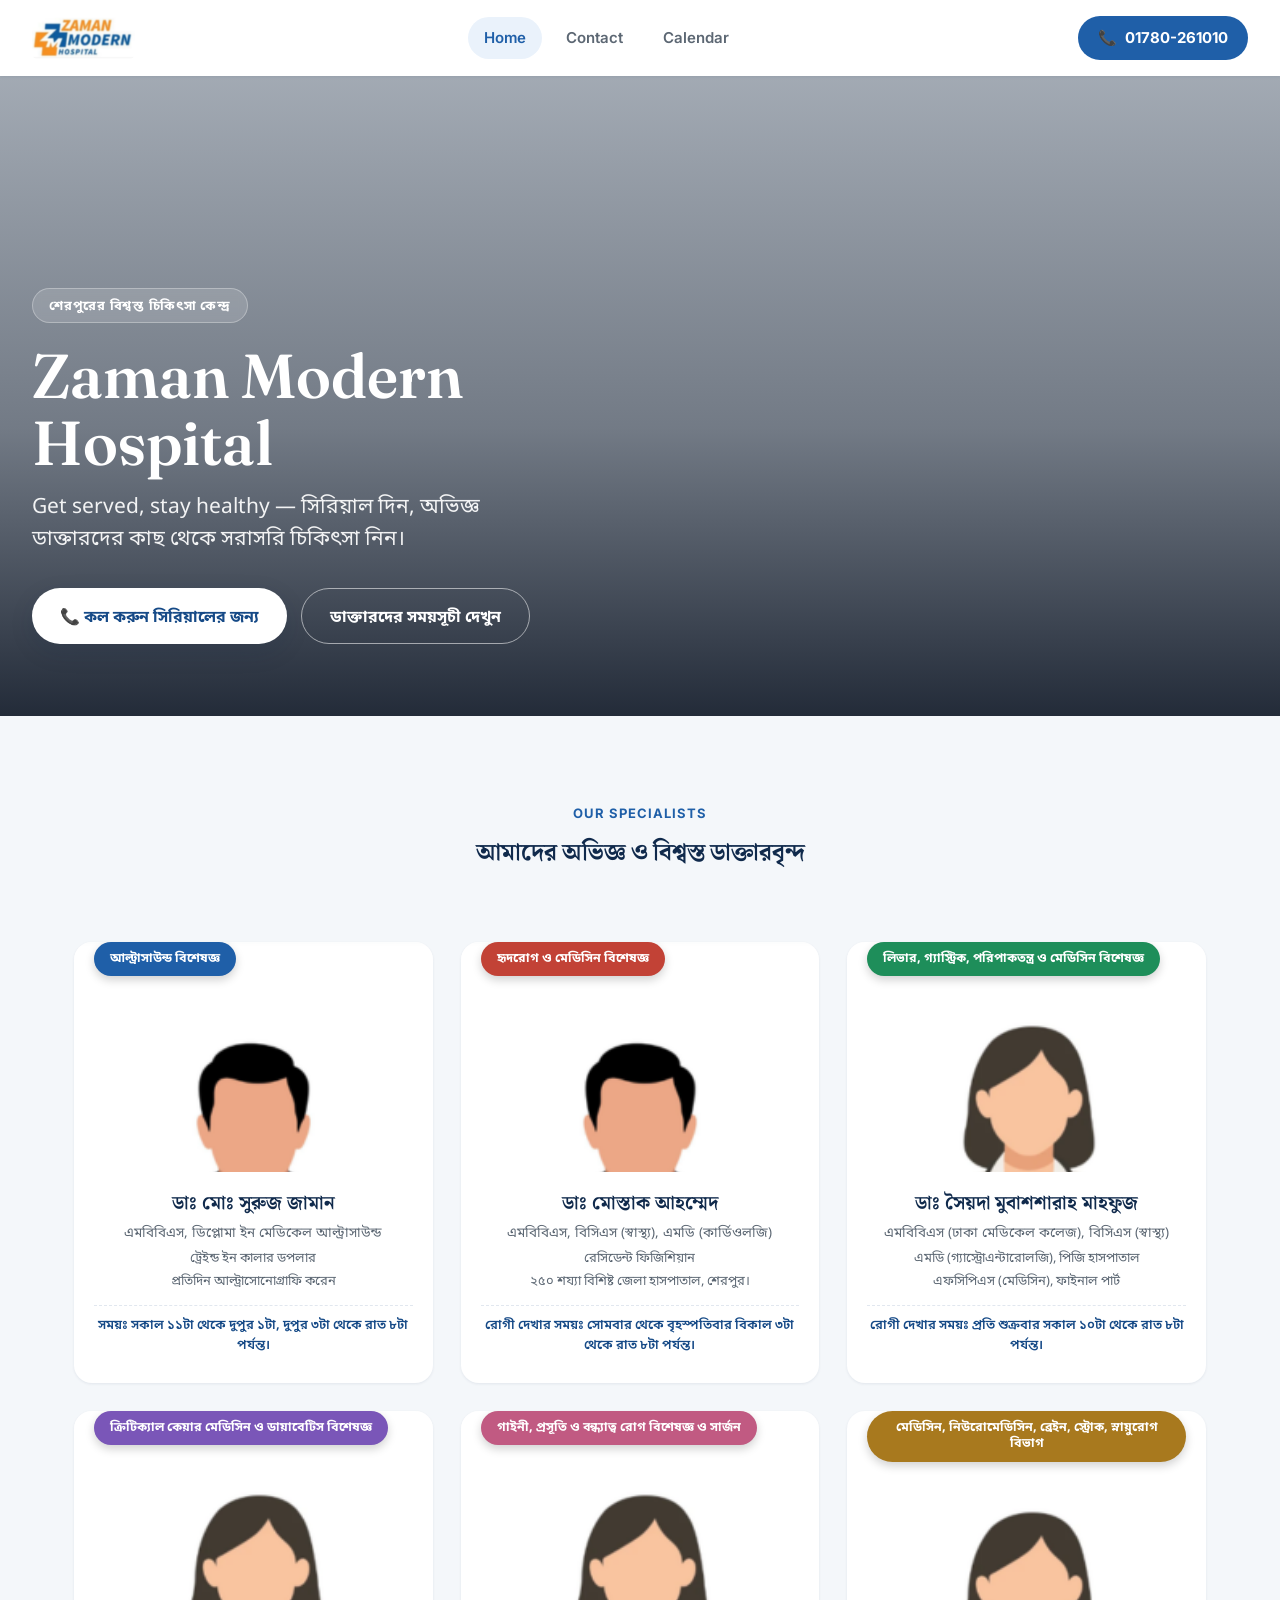
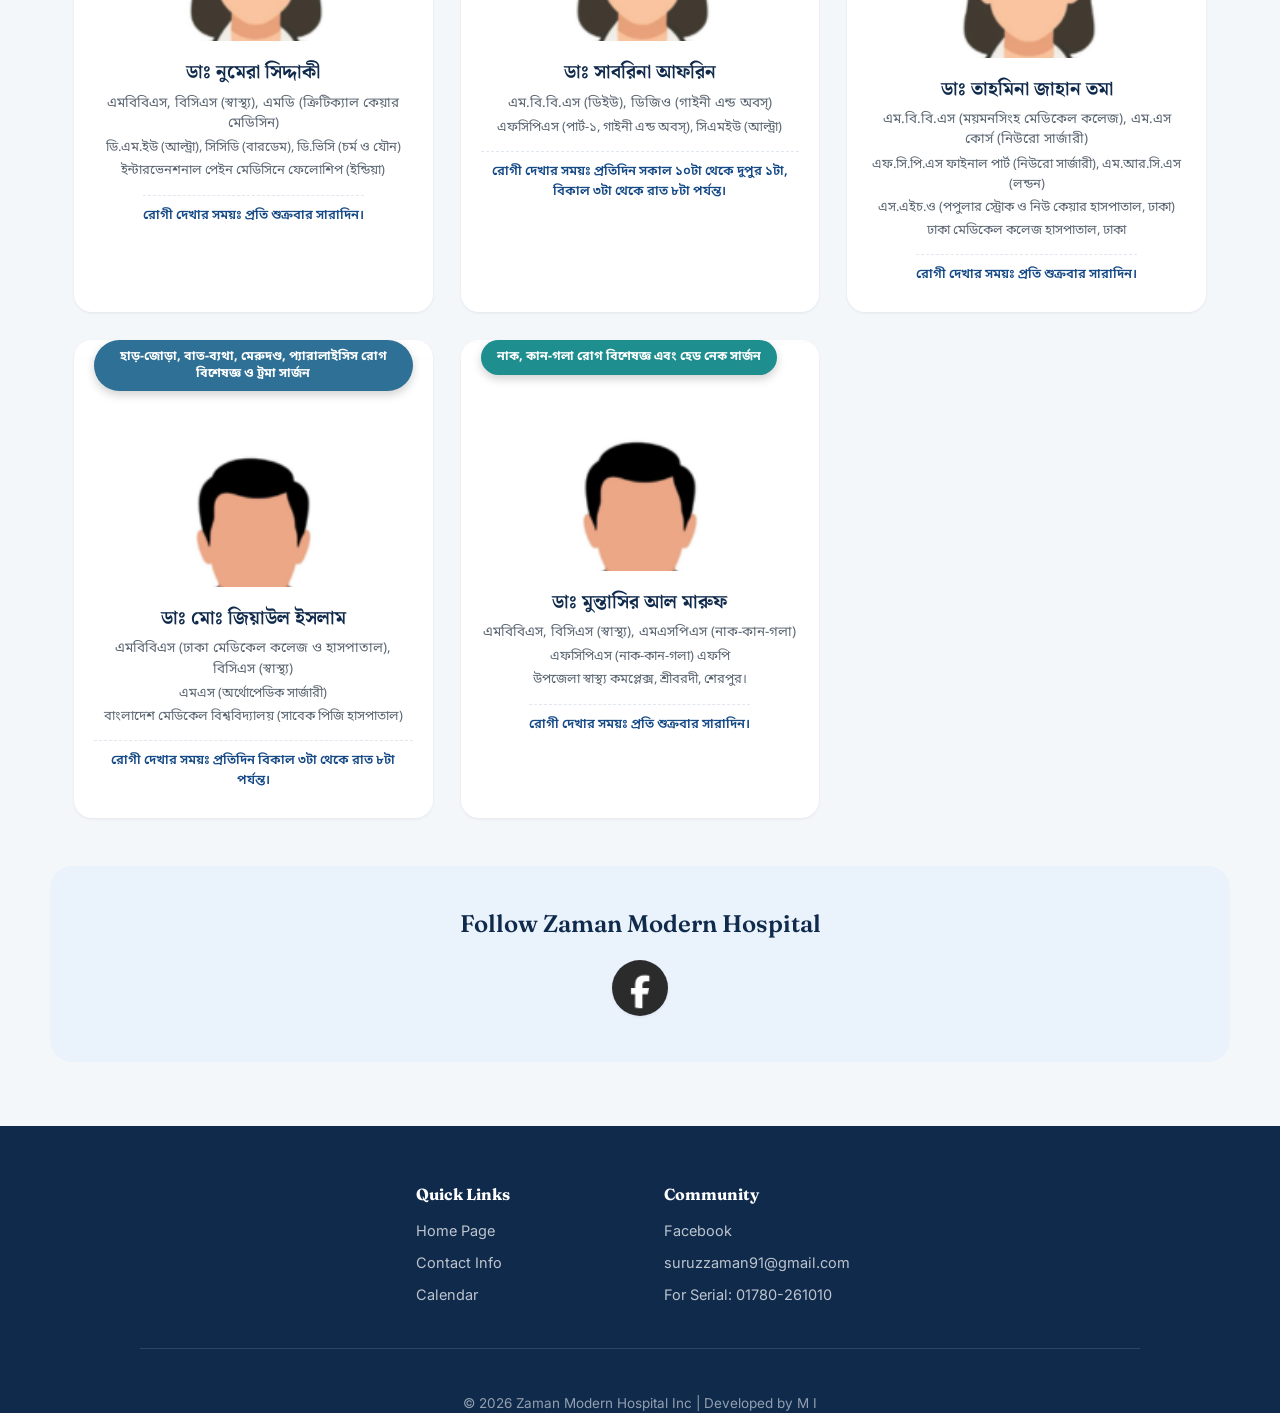
==== index.html @ 421fef66 "Add files via upload" ====
<!DOCTYPE html>
<html lang="bn">
<head>
    <meta charset="UTF-8">
    <meta name="viewport" content="width=device-width, initial-scale=1.0">
    <title>Zaman Modern Hospital | Home</title>
    <link rel="icon" type="image/png" href="favicon.png">

    <link rel="stylesheet" href="index.css">
    <link rel="preconnect" href="https://fonts.googleapis.com">
    <link rel="preconnect" href="https://fonts.gstatic.com" crossorigin>
    <link href="https://fonts.googleapis.com/css2?family=Fraunces:wght@500;600;700&family=Inter:wght@400;500;600;700&family=Noto+Sans+Bengali:wght@400;500;600;700&family=Noto+Serif+Bengali:wght@600;700&display=swap" rel="stylesheet">
</head>

<body class="body">
    <div class="bg-blur"></div>

    <div class="content">
        <nav class="nav">
            <div class="navdiv">
                <div class="logo"><a href="index.html"><img class="img" src="Untitled design (14).png" alt="Zaman Modern Hospital"></a></div>
            </div>

            <div class="nav-links-desktop">
                <a href="index.html" class="active">Home</a>
                <a href="contact.html">Contact</a>
                <a href="store.html">Calendar</a>
            </div>

            <div class="nav-right">
                <a class="nav-call" href="tel:01780261010">📞 <span>01780-261010</span></a>
            </div>
        </nav>

        <div class="sidebar-toggle" id="sidebarToggle">☰</div>

        <nav class="nav-list" id="sidebar">
            <li><a href="index.html" class="active">Home</a></li>
            <li><a href="contact.html">Contact</a></li>
            <li><a href="store.html">Calendar</a></li>
        </nav>

        <!-- HERO -->
        <section class="hero">
            <div class="hero-inner">
                <span class="hero-eyebrow">শেরপুরের বিশ্বস্ত চিকিৎসা কেন্দ্র</span>
                <h1>Zaman Modern Hospital</h1>
                <p class="hero-sub">Get served, stay healthy — সিরিয়াল দিন, অভিজ্ঞ ডাক্তারদের কাছ থেকে সরাসরি চিকিৎসা নিন।</p>
                <div class="hero-actions">
                    <a class="btn-primary" href="tel:01780261010">📞 কল করুন সিরিয়ালের জন্য</a>
                    <a class="btn-ghost" href="store.html">ডাক্তারদের সময়সূচী দেখুন</a>
                </div>
            </div>
        </section>

        <!-- DOCTORS -->
        <div class="section" id="doctors">
            <div class="section-head">
                <span class="section-eyebrow">Our Specialists</span>
                <h2>আমাদের অভিজ্ঞ ও বিশ্বস্ত ডাক্তারবৃন্দ</h2>
            </div>
        </div>

        <div class="leader">

            <div class="independent">
                <div class="in-div">
                    <div class="special-div"><p class="special">আল্ট্রাসাউন্ড বিশেষজ্ঞ</p></div>
                    <img class="night" src="Untitled design (23).png" alt="ডাঃ মোঃ সুরুজ জামান">
                    <p class="rank-name">ডাঃ মোঃ সুরুজ জামান</p>
                    <p class="rank">এমবিবিএস, ডিপ্লোমা ইন মেডিকেল আল্ট্রাসাউন্ড</p>
                    <p class="rank1">ট্রেইন্ড ইন কালার ডপলার</p>
                    <p class="rank1">প্রতিদিন আল্ট্রাসোনোগ্রাফি করেন</p>
                    <p class="rank1">সময়ঃ সকাল ১১টা থেকে দুপুর ১টা, দুপুর ৩টা থেকে রাত ৮টা পর্যন্ত।</p>
                </div>
            </div>

            <div class="indepe">
                <div class="in-div1">
                    <div class="special-div"><p class="special">হৃদরোগ ও মেডিসিন বিশেষজ্ঞ</p></div>
                    <img class="core-pic" src="Untitled design (23).png" alt="ডাঃ মোস্তাক আহম্মেদ">
                    <p class="rank-name">ডাঃ মোস্তাক আহম্মেদ</p>
                    <p class="rank">এমবিবিএস, বিসিএস (স্বাস্থ্য), এমডি (কার্ডিওলজি)</p>
                    <p class="rank1">রেসিডেন্ট ফিজিশিয়ান</p>
                    <p class="rank1">২৫০ শয্যা বিশিষ্ট জেলা হাসপাতাল, শেরপুর।</p>
                    <p class="rank1">রোগী দেখার সময়ঃ সোমবার থেকে বৃহস্পতিবার বিকাল ৩টা থেকে রাত ৮টা পর্যন্ত।</p>
                </div>
            </div>

            <div class="indep">
                <div class="in-div2">
                    <div class="special-div"><p class="special">লিভার, গ্যাস্ট্রিক, পরিপাকতন্ত্র ও মেডিসিন বিশেষজ্ঞ</p></div>
                    <img class="phantom" src="Untitled design (24).png" alt="ডাঃ সৈয়দা মুবাশশারাহ মাহফুজ">
                    <p class="rank-name">ডাঃ সৈয়দা মুবাশশারাহ মাহফুজ</p>
                    <p class="rank">এমবিবিএস (ঢাকা মেডিকেল কলেজ), বিসিএস (স্বাস্থ্য)</p>
                    <p class="rank1">এমডি (গ্যাস্ট্রোএন্টারোলজি), পিজি হাসপাতাল</p>
                    <p class="rank1">এফসিপিএস (মেডিসিন), ফাইনাল পার্ট</p>
                    <p class="rank1">রোগী দেখার সময়ঃ প্রতি শুক্রবার সকাল ১০টা থেকে রাত ৮টা পর্যন্ত।</p>
                </div>
            </div>

            <div class="indep">
                <div class="in-div2">
                    <div class="special-div"><p class="special">ক্রিটিক্যাল কেয়ার মেডিসিন ও ডায়াবেটিস বিশেষজ্ঞ</p></div>
                    <img class="phantom" src="Untitled design (24).png" alt="ডাঃ নুমেরা সিদ্দাকী">
                    <p class="rank-name">ডাঃ নুমেরা সিদ্দাকী</p>
                    <p class="rank">এমবিবিএস, বিসিএস (স্বাস্থ্য), এমডি (ক্রিটিক্যাল কেয়ার মেডিসিন)</p>
                    <p class="rank1">ডি.এম.ইউ (আল্ট্রা), সিসিডি (বারডেম), ডি.ভিসি (চর্ম ও যৌন)</p>
                    <p class="rank1">ইন্টারভেনশনাল পেইন মেডিসিনে ফেলোশিপ (ইন্ডিয়া)</p>
                    <p class="rank1">রোগী দেখার সময়ঃ প্রতি শুক্রবার সারাদিন।</p>
                </div>
            </div>

            <div class="independent">
                <div class="in-div-fix">
                    <div class="special-div"><p class="special">গাইনী, প্রসূতি ও বন্ধ্যাত্ব রোগ বিশেষজ্ঞ ও সার্জন</p></div>
                    <img class="night" src="Untitled design (24).png" alt="ডাঃ সাবরিনা আফরিন">
                    <p class="rank-name">ডাঃ সাবরিনা আফরিন</p>
                    <p class="rank">এম.বি.বি.এস (ডিইউ), ডিজিও (গাইনী এন্ড অবস্)</p>
                    <p class="rank1">এফসিপিএস (পার্ট-১, গাইনী এন্ড অবস্), সিএমইউ (আল্ট্রা)</p>
                    <p class="rank1">রোগী দেখার সময়ঃ প্রতিদিন সকাল ১০টা থেকে দুপুর ১টা, বিকাল ৩টা থেকে রাত ৮টা পর্যন্ত।</p>
                </div>
            </div>

            <div class="indepe">
                <div class="in-div1">
                    <div class="special-div"><p class="special">মেডিসিন, নিউরোমেডিসিন, ব্রেইন, স্ট্রোক, স্নায়ুরোগ বিভাগ</p></div>
                    <img class="core-pic" src="Untitled design (24).png" alt="ডাঃ তাহমিনা জাহান তমা">
                    <p class="rank-name">ডাঃ তাহমিনা জাহান তমা</p>
                    <p class="rank">এম.বি.বি.এস (ময়মনসিংহ মেডিকেল কলেজ), এম.এস কোর্স (নিউরো সার্জারী)</p>
                    <p class="rank1">এফ.সি.পি.এস ফাইনাল পার্ট (নিউরো সার্জারী), এম.আর.সি.এস (লন্ডন)</p>
                    <p class="rank1">এস.এইচ.ও (পপুলার স্ট্রোক ও নিউ কেয়ার হাসপাতাল, ঢাকা)</p>
                    <p class="rank1">ঢাকা মেডিকেল কলেজ হাসপাতাল, ঢাকা</p>
                    <p class="rank1">রোগী দেখার সময়ঃ প্রতি শুক্রবার সারাদিন।</p>
                </div>
            </div>

            <div class="indep">
                <div class="in-div2">
                    <div class="special-div"><p class="special">হাড়-জোড়া, বাত-ব্যথা, মেরুদণ্ড, প্যারালাইসিস রোগ বিশেষজ্ঞ ও ট্রমা সার্জন</p></div>
                    <img class="phantom" src="Untitled design (23).png" alt="ডাঃ মোঃ জিয়াউল ইসলাম">
                    <p class="rank-name">ডাঃ মোঃ জিয়াউল ইসলাম</p>
                    <p class="rank">এমবিবিএস (ঢাকা মেডিকেল কলেজ ও হাসপাতাল), বিসিএস (স্বাস্থ্য)</p>
                    <p class="rank1">এমএস (অর্থোপেডিক সার্জারী)</p>
                    <p class="rank1">বাংলাদেশ মেডিকেল বিশ্ববিদ্যালয় (সাবেক পিজি হাসপাতাল)</p>
                    <p class="rank1">রোগী দেখার সময়ঃ প্রতিদিন বিকাল ৩টা থেকে রাত ৮টা পর্যন্ত।</p>
                </div>
            </div>

            <div class="indep">
                <div class="in-div-fix1">
                    <div class="special-div"><p class="special">নাক, কান-গলা রোগ বিশেষজ্ঞ এবং হেড নেক সার্জন</p></div>
                    <img class="phantom" src="Untitled design (23).png" alt="ডাঃ মুন্তাসির আল মারুফ">
                    <p class="rank-name">ডাঃ মুন্তাসির আল মারুফ</p>
                    <p class="rank">এমবিবিএস, বিসিএস (স্বাস্থ্য), এমএসপিএস (নাক-কান-গলা)</p>
                    <p class="rank1">এফসিপিএস (নাক-কান-গলা) এফপি</p>
                    <p class="rank1">উপজেলা স্বাস্থ্য কমপ্লেক্স, শ্রীবরদী, শেরপুর।</p>
                    <p class="rank1">রোগী দেখার সময়ঃ প্রতি শুক্রবার সারাদিন।</p>
                </div>
            </div>

        </div>

        <div class="overlay" id="overlay"></div>
        <div class="loader" id="loader"></div>

        <div class="follows-div">
            <p class="follows">Follow Zaman Modern Hospital</p>
            <a href="https://www.facebook.com/zamanmodernhospital/?locale=bn_IN">
                <div class="image-container">
                    <img src="Untitled design (12).png" alt="Facebook">
                </div>
            </a>
        </div>

        <footer class="footer">
            <div class="supreme">
                <div class="div-li-z">
                    <p class="z-p">Quick Links</p>
                    <a href="index.html"><li class="li-z">Home Page</li></a>
                    <a href="contact.html"><li class="li-z">Contact Info</li></a>
                    <a href="store.html"><li class="li-z">Calendar</li></a>
                </div>

                <div class="div-li-z1">
                    <p class="z-p">Community</p>
                    <a href="https://www.facebook.com/zamanmodernhospital/?locale=bn_IN"><li class="li-z">Facebook</li></a>
                    <li class="li-z">suruzzaman91@gmail.com</li>
                    <li class="li-z">For Serial: 01780-261010</li>
                </div>
            </div>
        </footer>

        <div class="f-div">
            <p class="f-p">© 2026 Zaman Modern Hospital Inc | Developed by M I</p>
        </div>
    </div>

    <script>
        const toggle = document.getElementById("sidebarToggle");
        const sidebar = document.getElementById("sidebar");

        if (toggle && sidebar) {
            toggle.addEventListener("click", () => {
                sidebar.classList.toggle("open");
            });
        }

        function page() {
            const overlay = document.getElementById("overlay");
            const loader = document.getElementById("loader");

            if (overlay) overlay.style.display = "block";
            if (loader) loader.style.display = "block";

            setTimeout(() => {
                window.location.href = "store.html";
            }, 700);
        }
    </script>

</body>
</html>
---- index.css ----
/* =========================================================
   Zaman Modern Hospital — stylesheet
   ========================================================= */

:root {
  /* Color */
  --navy: #102A4C;
  --blue: #1F5FA8;
  --blue-dark: #164A87;
  --blue-tint: #EAF2FB;
  --bg: #F4F7FA;
  --white: #FFFFFF;
  --ink: #1B2430;
  --ink-soft: #5C6773;
  --line: #E1E7EF;
  --green: #1E8E5A;
  --green-tint: #E6F6EE;
  --red: #C94A3B;
  --red-tint: #FBEAE8;

  /* Department accent colors (ribbon tags) */
  --dep-ultra: #1F5FA8;
  --dep-cardio: #C24236;
  --dep-gastro: #1E8E5A;
  --dep-critical: #7A56B8;
  --dep-gyn: #C15A82;
  --dep-neuro: #A8791E;
  --dep-ortho: #2E7096;
  --dep-ent: #1E8E8E;

  /* Type */
  --font-display: "Fraunces", "Noto Serif Bengali", serif;
  --font-body: "Inter", "Noto Sans Bengali", sans-serif;

  --shadow-sm: 0 1px 3px rgba(16, 42, 76, 0.08);
  --shadow-md: 0 8px 24px rgba(16, 42, 76, 0.12);
  --shadow-lg: 0 20px 50px rgba(16, 42, 76, 0.18);
}

* {
  box-sizing: border-box;
}

html {
  scroll-behavior: smooth;
}

body {
  margin: 0;
  background: var(--bg);
  color: var(--ink);
  font-family: var(--font-body);
  line-height: 1.5;
  -webkit-font-smoothing: antialiased;
}

a {
  text-decoration: none;
  color: inherit;
}

img {
  max-width: 100%;
  display: block;
}

ul, li {
  list-style: none;
  margin: 0;
  padding: 0;
}

p {
  margin: 0;
}

h1, h2, h3 {
  font-family: var(--font-display);
  margin: 0;
  color: var(--navy);
}

/* remove leftover full-page background image approach */
.bg-blur {
  display: none;
}

.content {
  padding-top: 76px;
}

/* =========================================================
   NAVBAR
   ========================================================= */

.nav {
  background-color: var(--white);
  height: 76px;
  display: flex;
  align-items: center;
  justify-content: space-between;
  padding: 0 32px;
  position: fixed;
  top: 0;
  left: 0;
  right: 0;
  z-index: 1000;
  width: 100%;
  box-shadow: var(--shadow-sm);
}

.navdiv {
  display: flex;
  align-items: center;
}

.logo a {
  display: flex;
  align-items: center;
}

.logo .img {
  height: 42px;
  width: auto;
  border-radius: 6px;
}

.img:hover {
  border: none;
  margin-top: 0;
}

.nav > p {
  display: none;
}

.nav-call {
  display: inline-flex;
  align-items: center;
  gap: 8px;
  background: var(--blue);
  color: var(--white);
  font-weight: 700;
  font-size: 15px;
  padding: 11px 20px;
  border-radius: 100px;
  white-space: nowrap;
  transition: background 0.2s ease, transform 0.2s ease;
}

.nav-call:hover {
  background: var(--blue-dark);
  transform: translateY(-1px);
}

.nav-links-desktop {
  display: none;
}

@media (min-width: 900px) {
  .nav-links-desktop {
    display: flex;
    gap: 8px;
    align-items: center;
  }
  .nav-links-desktop a {
    padding: 10px 16px;
    border-radius: 100px;
    font-weight: 600;
    color: var(--ink-soft);
    font-size: 15px;
    transition: 0.2s ease;
  }
  .nav-links-desktop a:hover {
    background: var(--blue-tint);
    color: var(--blue);
  }
  .nav-links-desktop a.active {
    background: var(--blue-tint);
    color: var(--blue);
  }
}

.nav-right {
  display: flex;
  align-items: center;
  gap: 24px;
}

/* Sidebar / mobile drawer */
.sidebar-toggle {
  display: flex;
  align-items: center;
  justify-content: center;
  font-size: 22px;
  color: var(--navy);
  background: var(--blue-tint);
  width: 44px;
  height: 44px;
  border-radius: 10px;
  cursor: pointer;
  position: fixed;
  top: 16px;
  right: 16px;
  z-index: 2000;
}

@media (min-width: 900px) {
  .sidebar-toggle {
    display: none;
  }
}

.nav-list {
  background-color: var(--navy);
  width: 240px;
  height: 100vh;
  position: fixed;
  z-index: 1999;
  right: 0;
  top: 0;
  transform: translateX(100%);
  transition: transform 0.3s ease;
  text-align: left;
  padding-top: 100px;
  box-shadow: var(--shadow-lg);
}

.nav-list.open {
  transform: translateX(0);
}

.nav-list li {
  margin-top: 6px;
  padding: 0 16px;
}

.nav-list li a {
  display: block;
  padding: 14px 16px;
  color: rgba(255, 255, 255, 0.85);
  font-weight: 700;
  border-radius: 10px;
  transition: 0.15s;
}

.nav-list li a:hover {
  background-color: rgba(255, 255, 255, 0.08);
}

.nav-list li a.active {
  color: var(--white);
  background-color: var(--blue);
}

@media (min-width: 900px) {
  .nav-list {
    display: none;
  }
}

.overlay {
  display: none;
  position: fixed;
  inset: 0;
  background: rgba(16, 42, 76, 0.4);
  z-index: 1500;
}

.loader {
  display: none;
}

/* =========================================================
   HERO
   ========================================================= */

.filers-div, .div-s, .button-div {
  display: none; /* replaced by .hero markup below via CSS-only reuse */
}

.hero {
  position: relative;
  min-height: 640px;
  display: flex;
  align-items: flex-end;
  background-image:
    linear-gradient(180deg, rgba(10, 26, 48, 0.35) 0%, rgba(8, 20, 38, 0.55) 55%, rgba(6, 15, 30, 0.88) 100%),
    url("Jaman_Clinic.png");
  background-size: cover;
  background-position: center;
  background-repeat: no-repeat;
}

.hero-inner {
  position: relative;
  z-index: 1;
  max-width: 720px;
  padding: 64px 32px 72px;
  color: var(--white);
}

.hero-eyebrow {
  display: inline-block;
  background: rgba(255, 255, 255, 0.14);
  border: 1px solid rgba(255, 255, 255, 0.3);
  backdrop-filter: blur(4px);
  color: var(--white);
  font-size: 13px;
  font-weight: 700;
  letter-spacing: 0.06em;
  padding: 7px 16px;
  border-radius: 100px;
  margin-bottom: 20px;
}

.hero h1 {
  color: var(--white);
  font-size: clamp(38px, 7vw, 62px);
  line-height: 1.08;
  font-weight: 600;
  margin-bottom: 16px;
}

.hero-sub {
  font-size: clamp(17px, 2.4vw, 21px);
  font-family: "Noto Sans Bengali", var(--font-body);
  color: rgba(255, 255, 255, 0.92);
  max-width: 520px;
  margin-bottom: 32px;
}

.hero-actions {
  display: flex;
  flex-wrap: wrap;
  gap: 14px;
}

.btn-primary, .btn-ghost {
  display: inline-flex;
  align-items: center;
  gap: 10px;
  padding: 15px 28px;
  border-radius: 100px;
  font-weight: 700;
  font-size: 16px;
  border: none;
  cursor: pointer;
  transition: 0.2s ease;
  font-family: var(--font-body);
}

.btn-primary {
  background: var(--white);
  color: var(--blue-dark);
  box-shadow: var(--shadow-md);
}

.btn-primary:hover {
  transform: translateY(-2px);
  box-shadow: var(--shadow-lg);
}

.btn-ghost {
  background: transparent;
  color: var(--white);
  border: 1.5px solid rgba(255, 255, 255, 0.55);
}

.btn-ghost:hover {
  background: rgba(255, 255, 255, 0.12);
}

.fliers-but {
  display: inline-flex;
  align-items: center;
  gap: 10px;
  padding: 15px 28px;
  border-radius: 100px;
  font-weight: 700;
  font-size: 16px;
  border: none;
  cursor: pointer;
  background: var(--white);
  color: var(--blue-dark);
  box-shadow: var(--shadow-md);
}

/* =========================================================
   SECTIONS / HEADINGS
   ========================================================= */

.section {
  max-width: 1180px;
  margin: 0 auto;
  padding: 88px 24px 24px;
}

.section-head {
  text-align: center;
  max-width: 640px;
  margin: 0 auto 48px;
}

.section-eyebrow {
  color: var(--blue);
  font-weight: 700;
  font-size: 13px;
  letter-spacing: 0.08em;
  text-transform: uppercase;
  margin-bottom: 10px;
  display: block;
}

.hs {
  display: none;
}

.contact-us1, .contact-us {
  display: none;
}

.real-text1, .real-text {
  display: none;
}

/* =========================================================
   DOCTOR CARDS
   ========================================================= */

.leader {
  display: grid;
  grid-template-columns: repeat(auto-fit, minmax(280px, 1fr));
  gap: 28px;
  max-width: 1180px;
  margin: 0 auto;
  padding: 0 24px 40px;
}

.independent, .indepe, .indep {
  display: contents;
}

.in-div, .in-div1, .in-div2, .in-div-fix, .in-div-fix1 {
  background: var(--white);
  border-radius: 18px;
  padding: 0 0 24px;
  box-shadow: var(--shadow-sm);
  transition: transform 0.25s ease, box-shadow 0.25s ease;
  overflow: hidden;
  display: flex;
  flex-direction: column;
  align-items: center;
  text-align: center;
  margin-top: 0;
  min-height: 0;
}

.in-div:hover, .in-div1:hover, .in-div2:hover, .in-div-fix:hover, .in-div-fix1:hover {
  transform: translateY(-6px);
  box-shadow: var(--shadow-md);
}

.special-div {
  align-self: flex-start;
  margin: 0 0 -34px 20px;
  background: var(--dep-ultra);
  border-radius: 100px;
  width: auto;
  max-width: calc(100% - 40px);
  padding: 9px 16px;
  position: relative;
  z-index: 2;
  box-shadow: 0 4px 10px rgba(0, 0, 0, 0.18);
}

.special {
  color: var(--white);
  font-family: "Noto Sans Bengali", var(--font-body);
  font-size: 12.5px;
  font-weight: 700;
  line-height: 1.3;
}

.leader .independent:nth-of-type(1) .special-div { background: var(--dep-ultra); }
.leader .indepe:nth-of-type(2) .special-div { background: var(--dep-cardio); }
.leader .indep:nth-of-type(3) .special-div { background: var(--dep-gastro); }
.leader .indep:nth-of-type(4) .special-div { background: var(--dep-critical); }
.leader .independent:nth-of-type(5) .special-div { background: var(--dep-gyn); }
.leader .indepe:nth-of-type(6) .special-div { background: var(--dep-neuro); }
.leader .indep:nth-of-type(7) .special-div { background: var(--dep-ortho); }
.leader .indep:nth-of-type(8) .special-div { background: var(--dep-ent); }

.night, .core-pic, .phantom {
  width: 100%;
  height: 230px;
  object-fit: cover;
  object-position: top center;
  margin-top: 0;
}

.rank-name {
  font-family: "Noto Serif Bengali", var(--font-display);
  font-size: 19px;
  font-weight: 700;
  color: var(--navy);
  margin: 18px 20px 6px;
}

.rank {
  font-family: "Noto Sans Bengali", var(--font-body);
  font-size: 13.5px;
  color: var(--ink-soft);
  margin: 0 20px 4px;
  line-height: 1.5;
}

.rank1 {
  font-family: "Noto Sans Bengali", var(--font-body);
  font-size: 13px;
  color: var(--ink-soft);
  margin: 0 20px 3px;
  line-height: 1.55;
}

.rank1:last-child {
  margin-top: 10px;
  padding-top: 10px;
  border-top: 1px dashed var(--line);
  color: var(--blue-dark);
  font-weight: 600;
}

/* =========================================================
   FOLLOW / SOCIAL
   ========================================================= */

.follows-div {
  max-width: 1180px;
  margin: 8px auto 64px;
  padding: 40px 24px;
  background: var(--blue-tint);
  border-radius: 22px;
  display: flex;
  flex-direction: column;
  align-items: center;
  gap: 18px;
  text-align: center;
}

.follows {
  font-family: var(--font-display);
  font-size: 24px;
  color: var(--navy);
  font-weight: 600;
}

.image-container {
  position: relative;
  display: inline-block;
  overflow: hidden;
  border-radius: 100px;
  box-shadow: var(--shadow-sm);
  transition: transform 0.2s ease;
}

.image-container:hover {
  transform: scale(1.06);
}

.image-container img {
  width: 56px;
  height: 56px;
  display: block;
}

/* =========================================================
   FOOTER
   ========================================================= */

.footer {
  padding: 56px 24px 24px;
  background-color: var(--navy);
  display: block;
  height: auto;
  margin-top: 0;
}

.supreme {
  max-width: 1000px;
  margin: 0 auto;
  display: flex;
  flex-wrap: wrap;
  gap: 48px;
  justify-content: center;
  text-align: left;
  padding-bottom: 32px;
  border-bottom: 1px solid rgba(255, 255, 255, 0.12);
}

.div-li-z, .div-li-z1 {
  min-width: 200px;
  margin-left: 0;
}

.z-p {
  color: var(--white);
  font-weight: 700;
  font-size: 16px;
  margin-bottom: 14px;
  font-family: var(--font-display);
}

.li-z {
  color: rgba(255, 255, 255, 0.72);
  font-size: 14.5px;
  margin-bottom: 10px;
  transition: color 0.15s;
}

a .li-z:hover, .li-z:hover {
  color: var(--white);
}

.f-div {
  text-align: center;
  padding-top: 20px;
  background: var(--navy);
}

.f-p {
  font-size: 13.5px;
  color: rgba(255, 255, 255, 0.55);
  margin: 0;
  white-space: normal;
  font-family: var(--font-body);
  font-weight: 400;
}

/* =========================================================
   CONTACT PAGE
   ========================================================= */

.contact-hero {
  background: linear-gradient(135deg, var(--navy), var(--blue-dark));
  padding: 68px 24px 90px;
  text-align: center;
}

.contact-hero h1 {
  color: var(--white);
  font-size: clamp(32px, 5vw, 44px);
  margin-bottom: 12px;
}

.contact-hero p {
  color: rgba(255, 255, 255, 0.8);
  font-size: 16px;
  max-width: 480px;
  margin: 0 auto;
}

.contact-grid {
  max-width: 1000px;
  margin: -50px auto 80px;
  padding: 0 24px;
  display: grid;
  grid-template-columns: repeat(auto-fit, minmax(240px, 1fr));
  gap: 24px;
}

.in-div-c, .in-div-c1, .in-div-c2, .in-div-c3 {
  background: var(--white);
  border-radius: 18px;
  padding: 36px 24px;
  box-shadow: var(--shadow-md);
  display: flex;
  flex-direction: column;
  align-items: center;
  text-align: center;
  height: auto;
  margin-top: 0;
  transition: transform 0.2s ease;
}

.in-div-c:hover, .in-div-c1:hover, .in-div-c2:hover, .in-div-c3:hover {
  transform: translateY(-6px);
  box-shadow: var(--shadow-lg);
}

.in-div-c p, .in-div-c1 p, .in-div-c2 p, .in-div-c3 p {
  width: auto;
  line-height: 1.5;
  color: var(--ink);
  font-family: var(--font-body);
}

.in-div-c .rank, .in-div-c1 .rank, .in-div-c2 .rank, .in-div-c3 .rank {
  font-weight: 700;
  color: var(--navy);
  font-size: 15px;
  margin-bottom: 6px;
}

.phone, .mail {
  width: 56px;
  height: 56px;
  margin: 0 0 18px;
  padding: 14px;
  background: var(--blue);
  border-radius: 100px;
  box-sizing: content-box;
}

/* =========================================================
   CALENDAR / SCHEDULE PAGE (store.html)
   ========================================================= */

.schedule-hero {
  background: linear-gradient(135deg, var(--navy), var(--blue-dark));
  padding: 68px 24px 56px;
  text-align: center;
}

.schedule-hero h1 {
  color: var(--white);
  font-size: clamp(30px, 5vw, 42px);
}

.schedule-hero p {
  color: rgba(255, 255, 255, 0.8);
  margin-top: 10px;
}

.schedule-wrap {
  max-width: 1000px;
  margin: -34px auto 80px;
  padding: 0 20px;
}

.schedule-legend {
  display: flex;
  justify-content: center;
  gap: 24px;
  background: var(--white);
  border-radius: 16px 16px 0 0;
  padding: 16px;
  box-shadow: var(--shadow-md);
  font-size: 13.5px;
  font-weight: 600;
  color: var(--ink-soft);
}

.legend-dot {
  display: inline-block;
  width: 10px;
  height: 10px;
  border-radius: 50%;
  margin-right: 6px;
}

.legend-dot.green { background: var(--green); }
.legend-dot.red { background: var(--red); }

.schedule-table-scroll {
  overflow-x: auto;
  background: var(--white);
  border-radius: 0 0 16px 16px;
  box-shadow: var(--shadow-md);
  -webkit-overflow-scrolling: touch;
}

table.schedule-table {
  border-collapse: collapse;
  width: 100%;
  min-width: 720px;
}

.schedule-table th, .schedule-table td {
  padding: 14px 12px;
  text-align: center;
  border-bottom: 1px solid var(--line);
  font-size: 13.5px;
}

.schedule-table thead th {
  background: var(--blue-tint);
  color: var(--navy);
  font-family: "Noto Sans Bengali", var(--font-body);
  font-weight: 700;
  font-size: 13.5px;
  padding-top: 16px;
  padding-bottom: 16px;
}

.schedule-table thead th:first-child,
.schedule-table td.doc-name {
  text-align: left;
  position: sticky;
  left: 0;
  background: var(--white);
  z-index: 1;
}

.schedule-table thead th:first-child {
  background: var(--blue-tint);
  z-index: 2;
}

td.doc-name {
  font-family: "Noto Serif Bengali", var(--font-display);
  font-weight: 700;
  color: var(--navy);
  min-width: 200px;
}

.status-dot {
  display: inline-flex;
  width: 14px;
  height: 14px;
  border-radius: 50%;
}

.status-dot.green { background: var(--green); box-shadow: 0 0 0 4px var(--green-tint); }
.status-dot.red { background: var(--red); box-shadow: 0 0 0 4px var(--red-tint); }

.schedule-note {
  text-align: center;
  color: var(--ink-soft);
  font-size: 13.5px;
  margin-top: 18px;
}

/* =========================================================
   RESPONSIVE
   ========================================================= */

@media (max-width: 640px) {
  .nav {
    padding: 0 16px;
  }
  .logo .img {
    height: 34px;
  }
  .nav-call span {
    display: none;
  }
  .nav-call {
    padding: 11px 14px;
  }
  .hero {
    min-height: 560px;
  }
  .hero-inner {
    padding: 40px 20px 48px;
  }
  .section {
    padding: 56px 16px 16px;
  }
  .leader {
    grid-template-columns: 1fr;
    padding: 0 16px 16px;
  }
  .contact-grid {
    margin-top: -34px;
  }
}
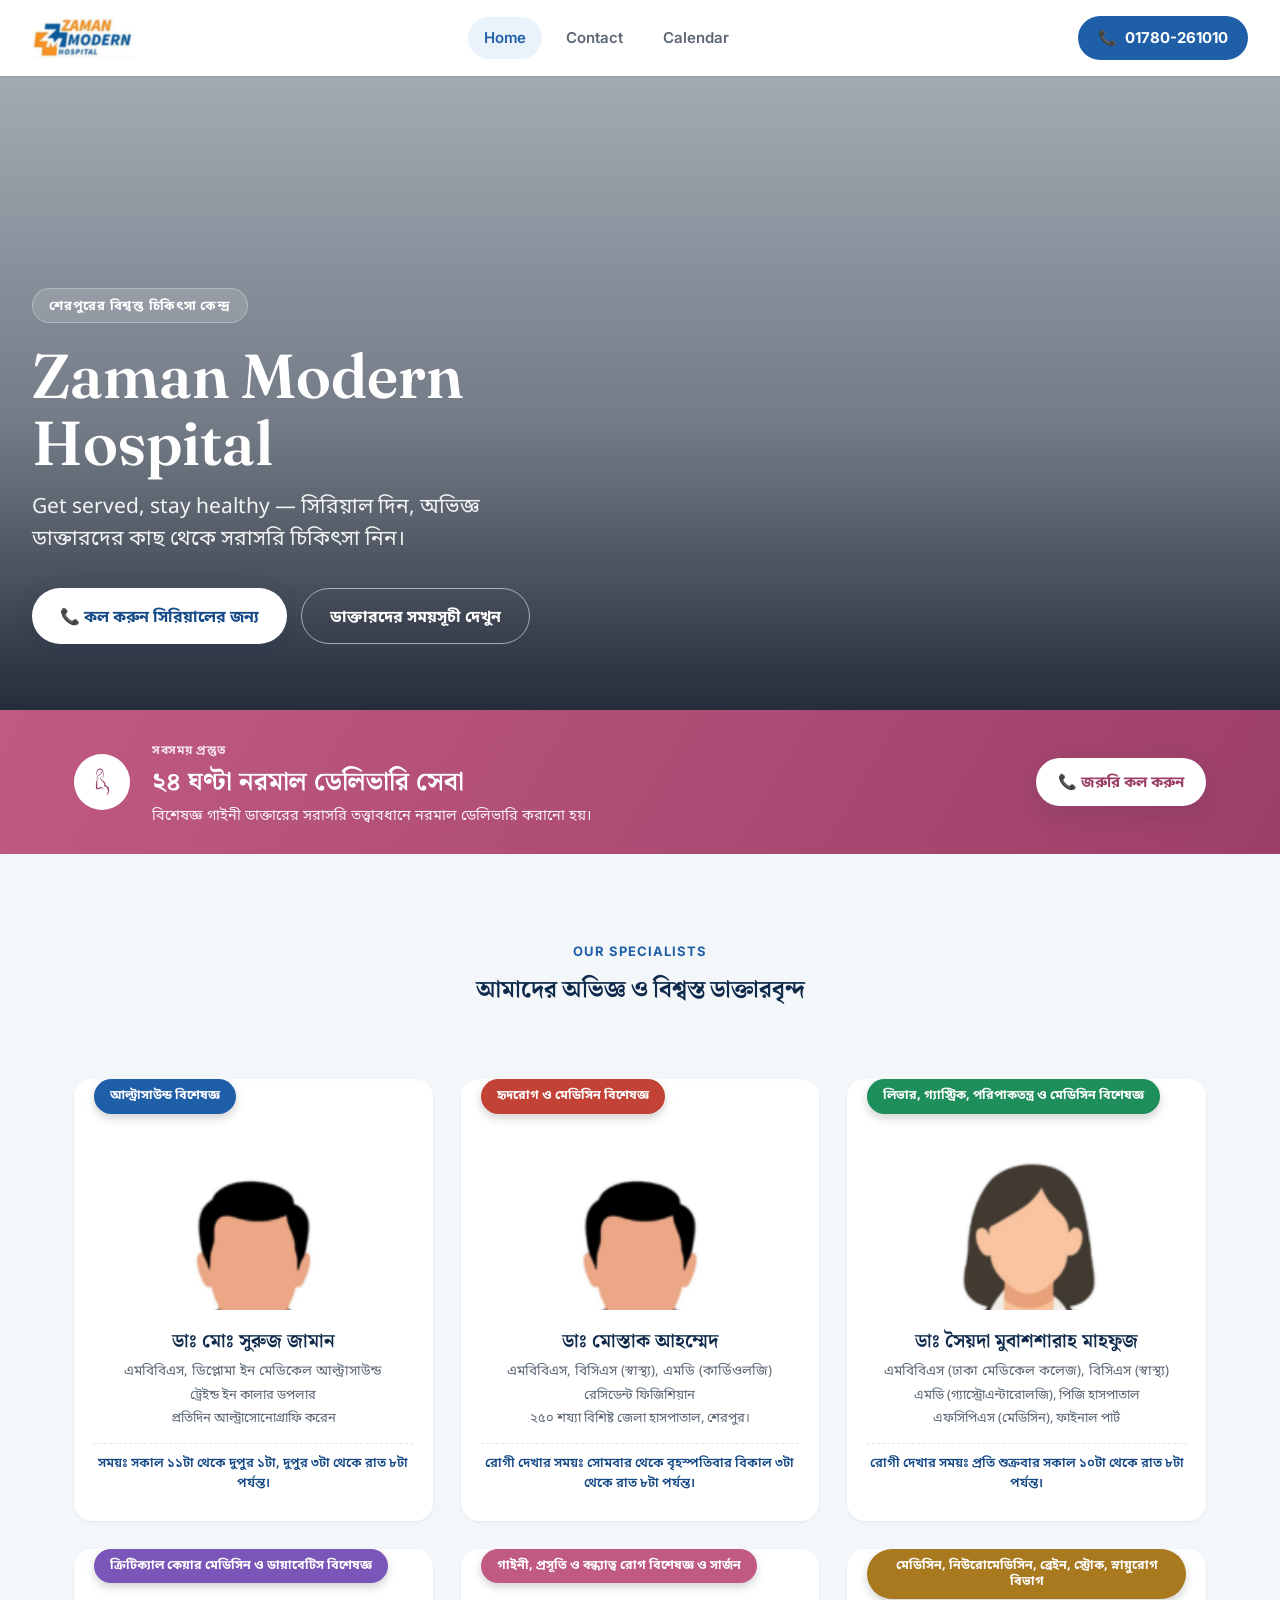
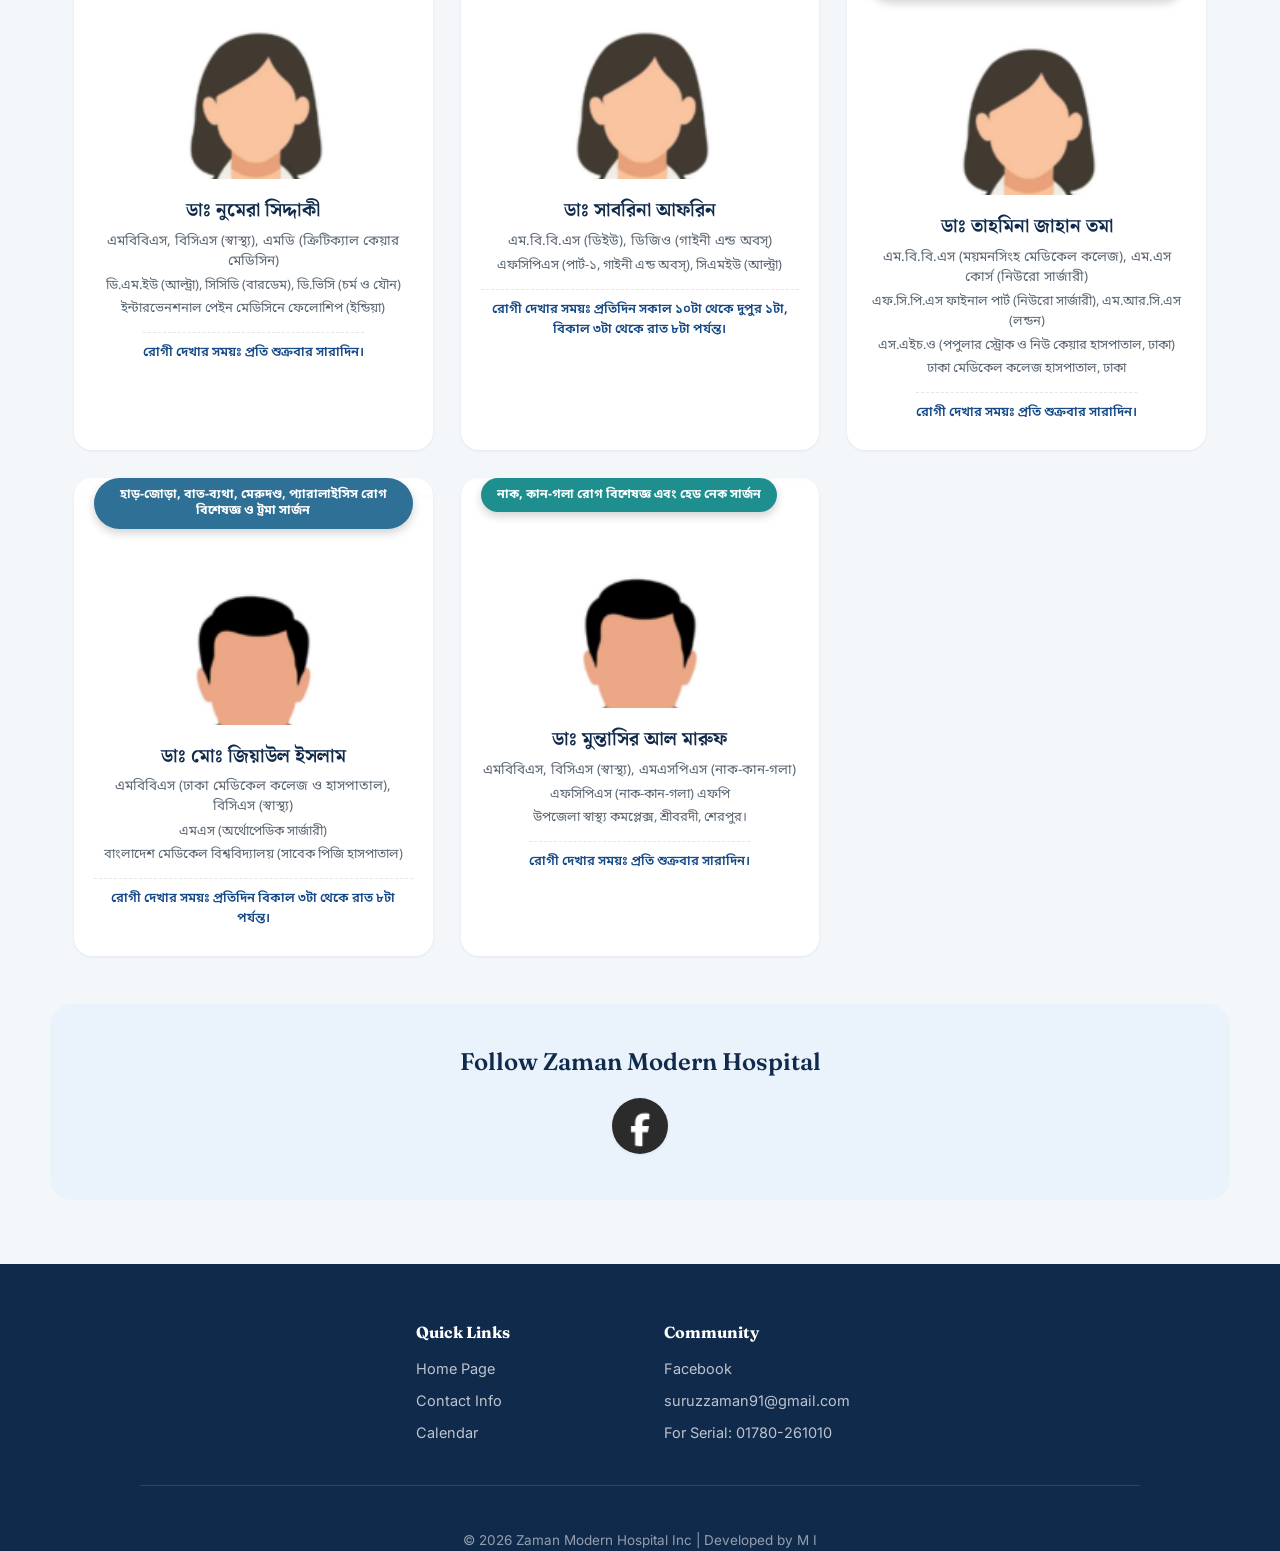
==== commit 1d9dda5a: "Add files via upload" ====
--- a/index.html
+++ b/index.html
@@ -50,6 +50,18 @@
                     <a class="btn-primary" href="tel:01780261010">📞 কল করুন সিরিয়ালের জন্য</a>
                     <a class="btn-ghost" href="store.html">ডাক্তারদের সময়সূচী দেখুন</a>
                 </div>
+            </div>
+        </section>
+
+                <section class="delivery-banner">
+            <div class="delivery-inner">
+                <span class="delivery-icon" aria-hidden="true"><div class="bedi-div"><img class="bedi" src="emoji_size_128.png" alt=""></div></span>
+                <div class="delivery-text">
+                    <span class="delivery-tag">সবসময় প্রস্তুত</span>
+                    <h2>২৪ ঘণ্টা নরমাল ডেলিভারি সেবা</h2>
+                    <p>বিশেষজ্ঞ গাইনী ডাক্তারের সরাসরি তত্ত্বাবধানে নরমাল ডেলিভারি করানো হয়।</p>
+                </div>
+                <a class="delivery-cta" href="tel:01780261010">📞 জরুরি কল করুন</a>
             </div>
         </section>
 
--- a/index.css
+++ b/index.css
@@ -865,3 +865,109 @@
     margin-top: -34px;
   }
 }
+
+/* =========================================================
+   24/7 BABY DELIVERY BANNER
+   ========================================================= */
+
+.delivery-banner {
+  background: linear-gradient(120deg, var(--dep-gyn), #9c3f68);
+  margin-top: -6px;
+  position: relative;
+  z-index: 2;
+}
+
+.delivery-inner {
+  max-width: 1180px;
+  margin: 0 auto;
+  padding: 26px 24px;
+  display: flex;
+  align-items: center;
+  gap: 22px;
+}
+
+.delivery-icon {
+  flex: none;
+  width: 56px;
+  height: 56px;
+  display: flex;
+  align-items: center;
+  justify-content: center;
+  font-size: 28px;
+  background: rgba(255, 255, 255, 0.16);
+  border-radius: 100px;
+}
+
+.delivery-text {
+  flex: 1;
+  min-width: 0;
+}
+
+.delivery-tag {
+  display: inline-block;
+  color: rgba(255, 255, 255, 0.85);
+  font-weight: 700;
+  font-size: 12px;
+  letter-spacing: 0.06em;
+  text-transform: uppercase;
+  margin-bottom: 4px;
+}
+
+.delivery-text h2 {
+  color: var(--white);
+  font-family: "Noto Serif Bengali", var(--font-display);
+  font-size: clamp(20px, 3vw, 26px);
+  font-weight: 700;
+  margin-bottom: 4px;
+}
+
+.delivery-text p {
+  color: rgba(255, 255, 255, 0.92);
+  font-family: "Noto Sans Bengali", var(--font-body);
+  font-size: 14.5px;
+  line-height: 1.5;
+  max-width: 560px;
+}
+
+.delivery-cta {
+  flex: none;
+  display: inline-flex;
+  align-items: center;
+  gap: 8px;
+  background: var(--white);
+  color: #9c3f68;
+  font-weight: 700;
+  font-size: 15px;
+  padding: 13px 22px;
+  border-radius: 100px;
+  white-space: nowrap;
+  box-shadow: var(--shadow-md);
+  transition: transform 0.2s ease;
+}
+
+.delivery-cta:hover {
+  transform: translateY(-2px);
+}
+
+@media (max-width: 720px) {
+  .delivery-inner {
+    flex-wrap: wrap;
+    padding: 22px 20px;
+  }
+  .delivery-icon {
+    width: 44px;
+    height: 44px;
+    font-size: 22px;
+  }
+  .delivery-cta {
+    width: 100%;
+    justify-content: center;
+  }
+}
+
+
+.bedi-div {
+  border-radius: 100px;
+  background-color: white;
+  padding: 7px;
+}
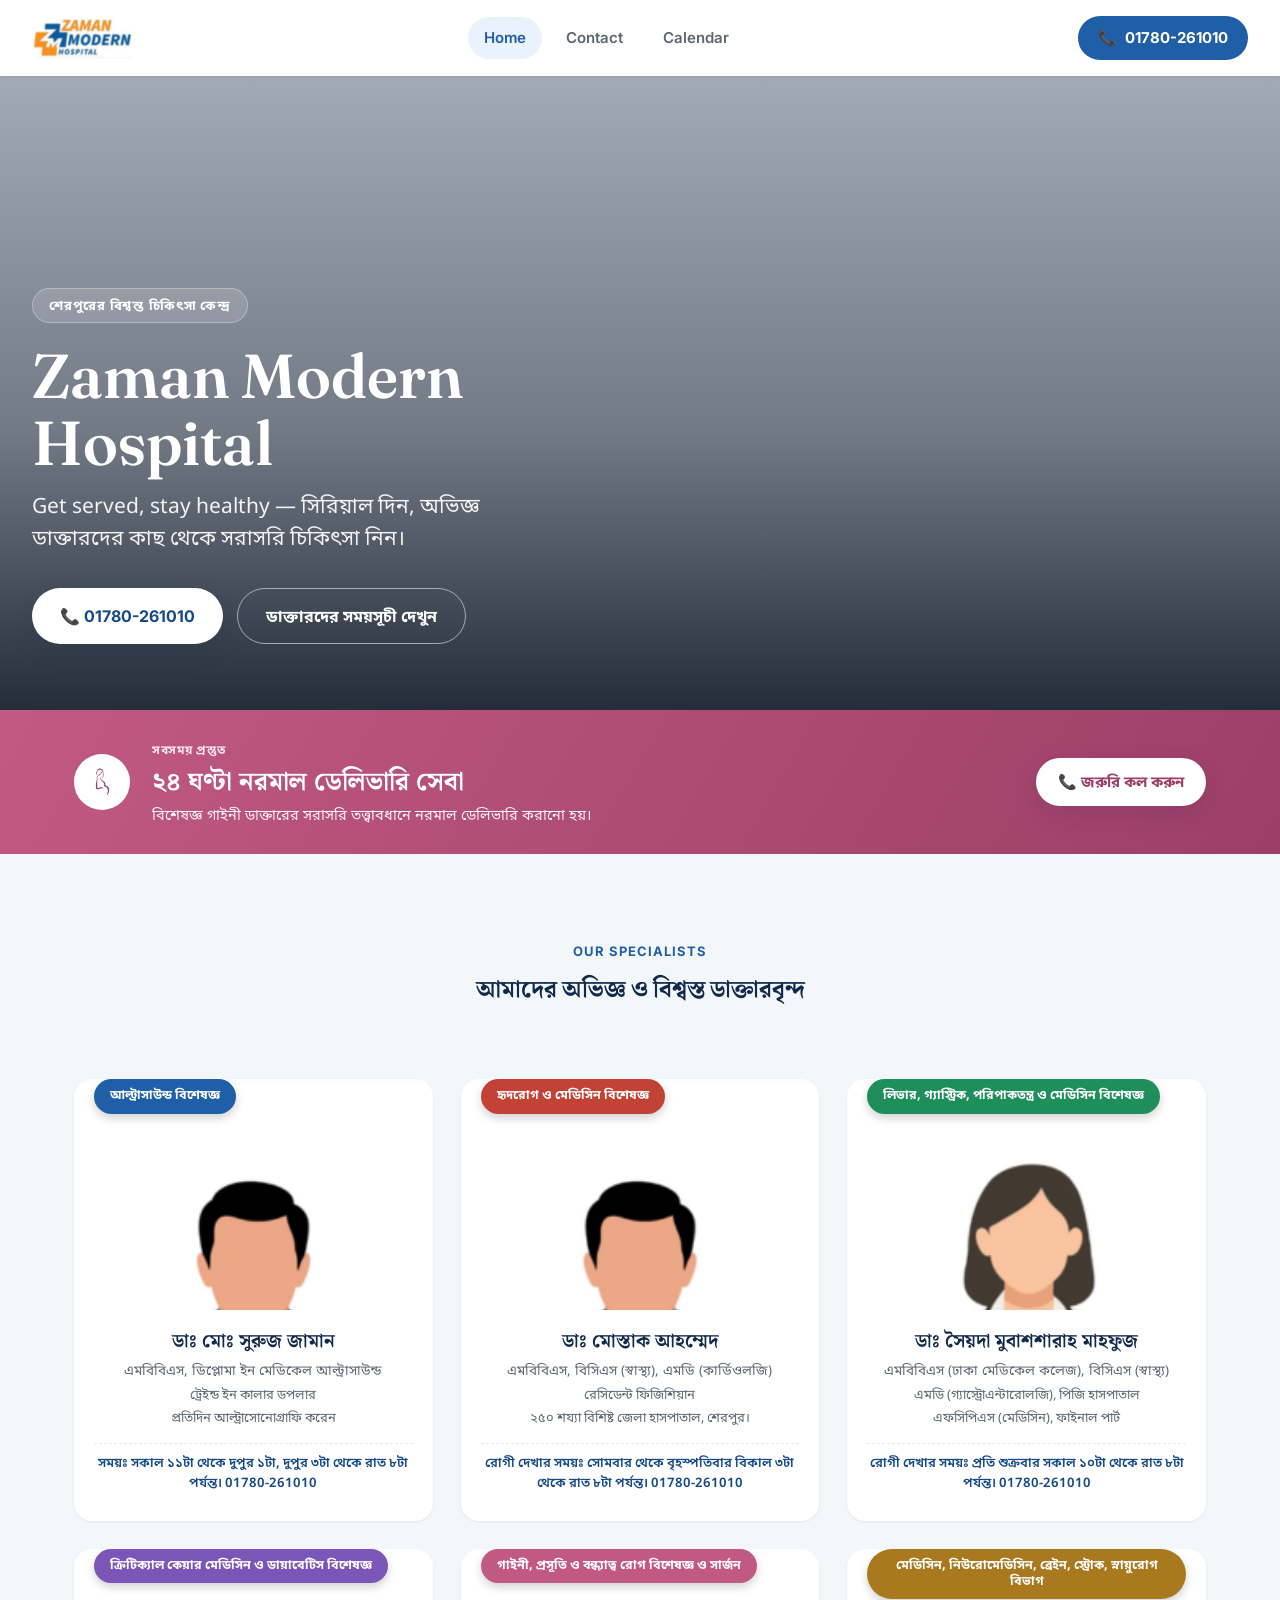
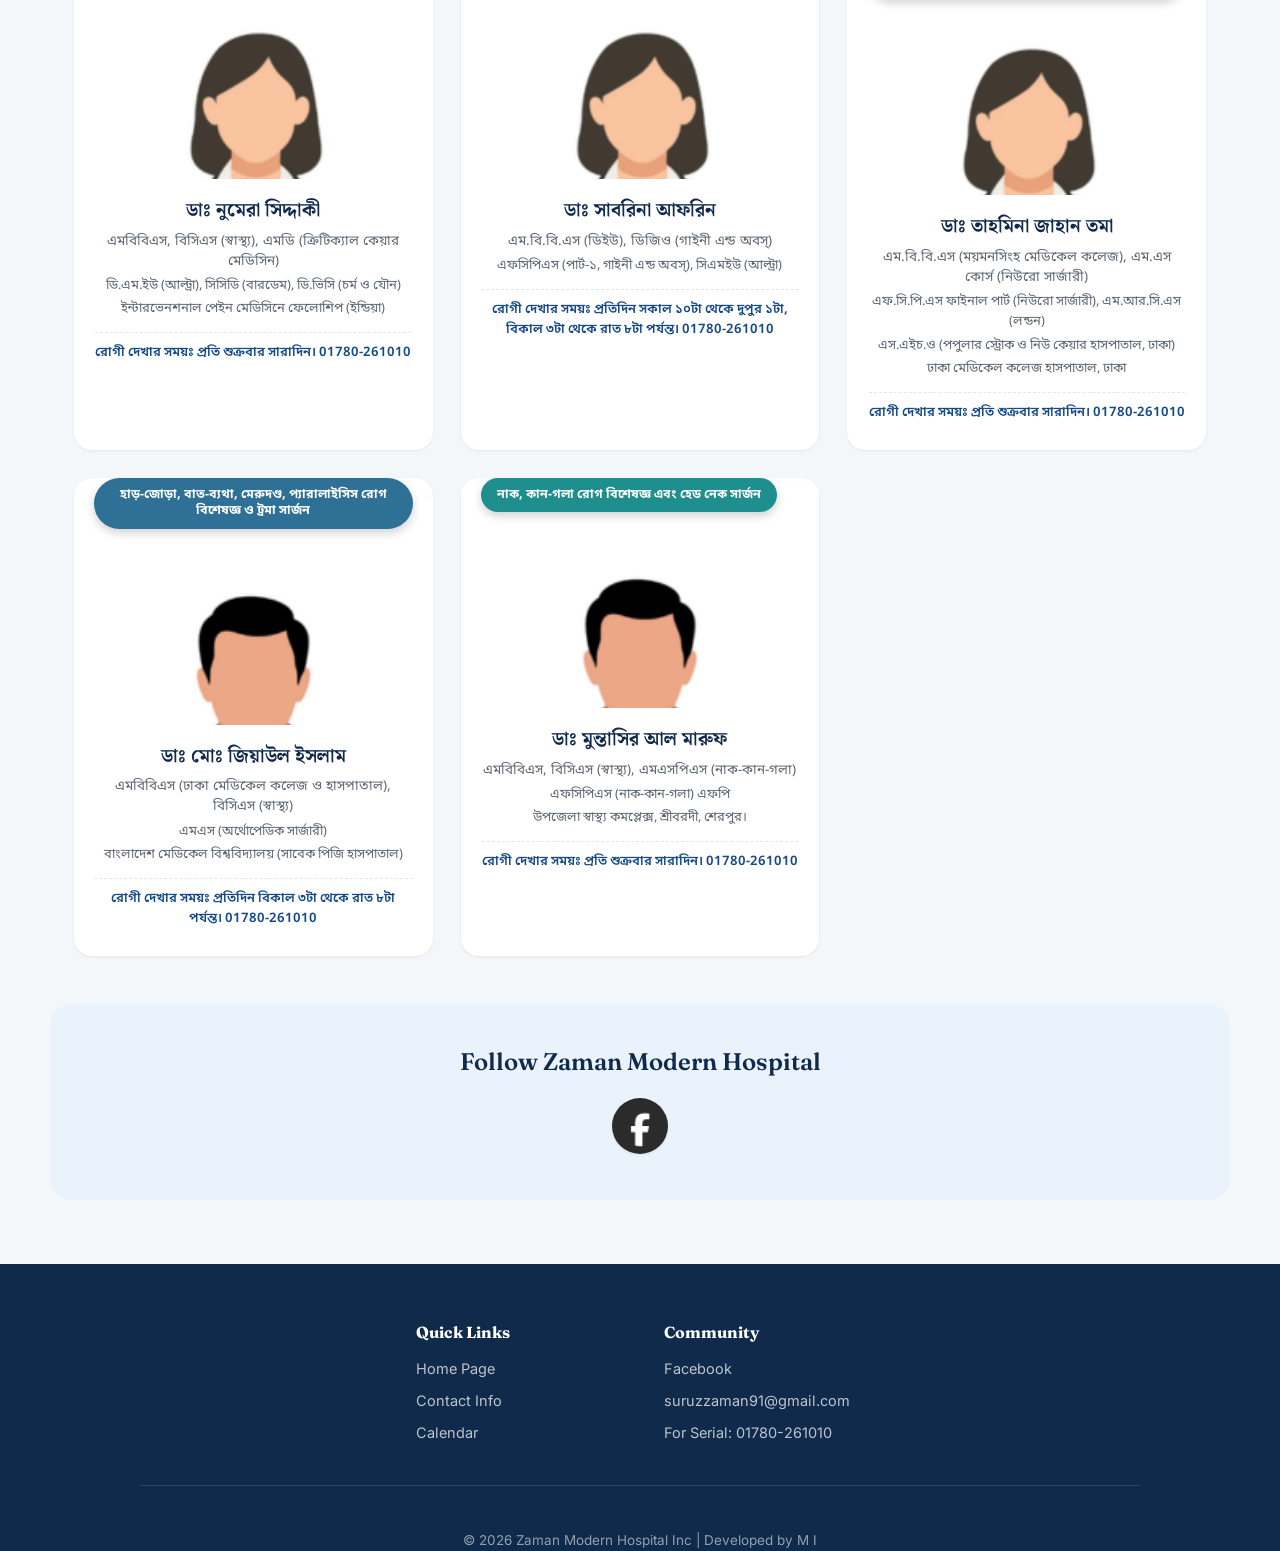
==== commit 38688c41: "Add files via upload" ====
--- a/index.html
+++ b/index.html
@@ -47,7 +47,7 @@
                 <h1>Zaman Modern Hospital</h1>
                 <p class="hero-sub">Get served, stay healthy — সিরিয়াল দিন, অভিজ্ঞ ডাক্তারদের কাছ থেকে সরাসরি চিকিৎসা নিন।</p>
                 <div class="hero-actions">
-                    <a class="btn-primary" href="tel:01780261010">📞 কল করুন সিরিয়ালের জন্য</a>
+                    <a class="btn-primary" href="tel:01780261010">📞 01780-261010</a>
                     <a class="btn-ghost" href="store.html">ডাক্তারদের সময়সূচী দেখুন</a>
                 </div>
             </div>
@@ -83,7 +83,7 @@
                     <p class="rank">এমবিবিএস, ডিপ্লোমা ইন মেডিকেল আল্ট্রাসাউন্ড</p>
                     <p class="rank1">ট্রেইন্ড ইন কালার ডপলার</p>
                     <p class="rank1">প্রতিদিন আল্ট্রাসোনোগ্রাফি করেন</p>
-                    <p class="rank1">সময়ঃ সকাল ১১টা থেকে দুপুর ১টা, দুপুর ৩টা থেকে রাত ৮টা পর্যন্ত।</p>
+                    <p class="rank1">সময়ঃ সকাল ১১টা থেকে দুপুর ১টা, দুপুর ৩টা থেকে রাত ৮টা পর্যন্ত। 01780-261010</p>
                 </div>
             </div>
 
@@ -95,7 +95,7 @@
                     <p class="rank">এমবিবিএস, বিসিএস (স্বাস্থ্য), এমডি (কার্ডিওলজি)</p>
                     <p class="rank1">রেসিডেন্ট ফিজিশিয়ান</p>
                     <p class="rank1">২৫০ শয্যা বিশিষ্ট জেলা হাসপাতাল, শেরপুর।</p>
-                    <p class="rank1">রোগী দেখার সময়ঃ সোমবার থেকে বৃহস্পতিবার বিকাল ৩টা থেকে রাত ৮টা পর্যন্ত।</p>
+                    <p class="rank1">রোগী দেখার সময়ঃ সোমবার থেকে বৃহস্পতিবার বিকাল ৩টা থেকে রাত ৮টা পর্যন্ত। 01780-261010</p>
                 </div>
             </div>
 
@@ -107,7 +107,7 @@
                     <p class="rank">এমবিবিএস (ঢাকা মেডিকেল কলেজ), বিসিএস (স্বাস্থ্য)</p>
                     <p class="rank1">এমডি (গ্যাস্ট্রোএন্টারোলজি), পিজি হাসপাতাল</p>
                     <p class="rank1">এফসিপিএস (মেডিসিন), ফাইনাল পার্ট</p>
-                    <p class="rank1">রোগী দেখার সময়ঃ প্রতি শুক্রবার সকাল ১০টা থেকে রাত ৮টা পর্যন্ত।</p>
+                    <p class="rank1">রোগী দেখার সময়ঃ প্রতি শুক্রবার সকাল ১০টা থেকে রাত ৮টা পর্যন্ত। 01780-261010</p>
                 </div>
             </div>
 
@@ -119,7 +119,7 @@
                     <p class="rank">এমবিবিএস, বিসিএস (স্বাস্থ্য), এমডি (ক্রিটিক্যাল কেয়ার মেডিসিন)</p>
                     <p class="rank1">ডি.এম.ইউ (আল্ট্রা), সিসিডি (বারডেম), ডি.ভিসি (চর্ম ও যৌন)</p>
                     <p class="rank1">ইন্টারভেনশনাল পেইন মেডিসিনে ফেলোশিপ (ইন্ডিয়া)</p>
-                    <p class="rank1">রোগী দেখার সময়ঃ প্রতি শুক্রবার সারাদিন।</p>
+                    <p class="rank1">রোগী দেখার সময়ঃ প্রতি শুক্রবার সারাদিন। 01780-261010</p>
                 </div>
             </div>
 
@@ -130,7 +130,7 @@
                     <p class="rank-name">ডাঃ সাবরিনা আফরিন</p>
                     <p class="rank">এম.বি.বি.এস (ডিইউ), ডিজিও (গাইনী এন্ড অবস্)</p>
                     <p class="rank1">এফসিপিএস (পার্ট-১, গাইনী এন্ড অবস্), সিএমইউ (আল্ট্রা)</p>
-                    <p class="rank1">রোগী দেখার সময়ঃ প্রতিদিন সকাল ১০টা থেকে দুপুর ১টা, বিকাল ৩টা থেকে রাত ৮টা পর্যন্ত।</p>
+                    <p class="rank1">রোগী দেখার সময়ঃ প্রতিদিন সকাল ১০টা থেকে দুপুর ১টা, বিকাল ৩টা থেকে রাত ৮টা পর্যন্ত। 01780-261010</p>
                 </div>
             </div>
 
@@ -143,7 +143,7 @@
                     <p class="rank1">এফ.সি.পি.এস ফাইনাল পার্ট (নিউরো সার্জারী), এম.আর.সি.এস (লন্ডন)</p>
                     <p class="rank1">এস.এইচ.ও (পপুলার স্ট্রোক ও নিউ কেয়ার হাসপাতাল, ঢাকা)</p>
                     <p class="rank1">ঢাকা মেডিকেল কলেজ হাসপাতাল, ঢাকা</p>
-                    <p class="rank1">রোগী দেখার সময়ঃ প্রতি শুক্রবার সারাদিন।</p>
+                    <p class="rank1">রোগী দেখার সময়ঃ প্রতি শুক্রবার সারাদিন। 01780-261010</p>
                 </div>
             </div>
 
@@ -155,7 +155,7 @@
                     <p class="rank">এমবিবিএস (ঢাকা মেডিকেল কলেজ ও হাসপাতাল), বিসিএস (স্বাস্থ্য)</p>
                     <p class="rank1">এমএস (অর্থোপেডিক সার্জারী)</p>
                     <p class="rank1">বাংলাদেশ মেডিকেল বিশ্ববিদ্যালয় (সাবেক পিজি হাসপাতাল)</p>
-                    <p class="rank1">রোগী দেখার সময়ঃ প্রতিদিন বিকাল ৩টা থেকে রাত ৮টা পর্যন্ত।</p>
+                    <p class="rank1">রোগী দেখার সময়ঃ প্রতিদিন বিকাল ৩টা থেকে রাত ৮টা পর্যন্ত। 01780-261010</p>
                 </div>
             </div>
 
@@ -167,7 +167,7 @@
                     <p class="rank">এমবিবিএস, বিসিএস (স্বাস্থ্য), এমএসপিএস (নাক-কান-গলা)</p>
                     <p class="rank1">এফসিপিএস (নাক-কান-গলা) এফপি</p>
                     <p class="rank1">উপজেলা স্বাস্থ্য কমপ্লেক্স, শ্রীবরদী, শেরপুর।</p>
-                    <p class="rank1">রোগী দেখার সময়ঃ প্রতি শুক্রবার সারাদিন।</p>
+                    <p class="rank1">রোগী দেখার সময়ঃ প্রতি শুক্রবার সারাদিন। 01780-261010</p>
                 </div>
             </div>
 
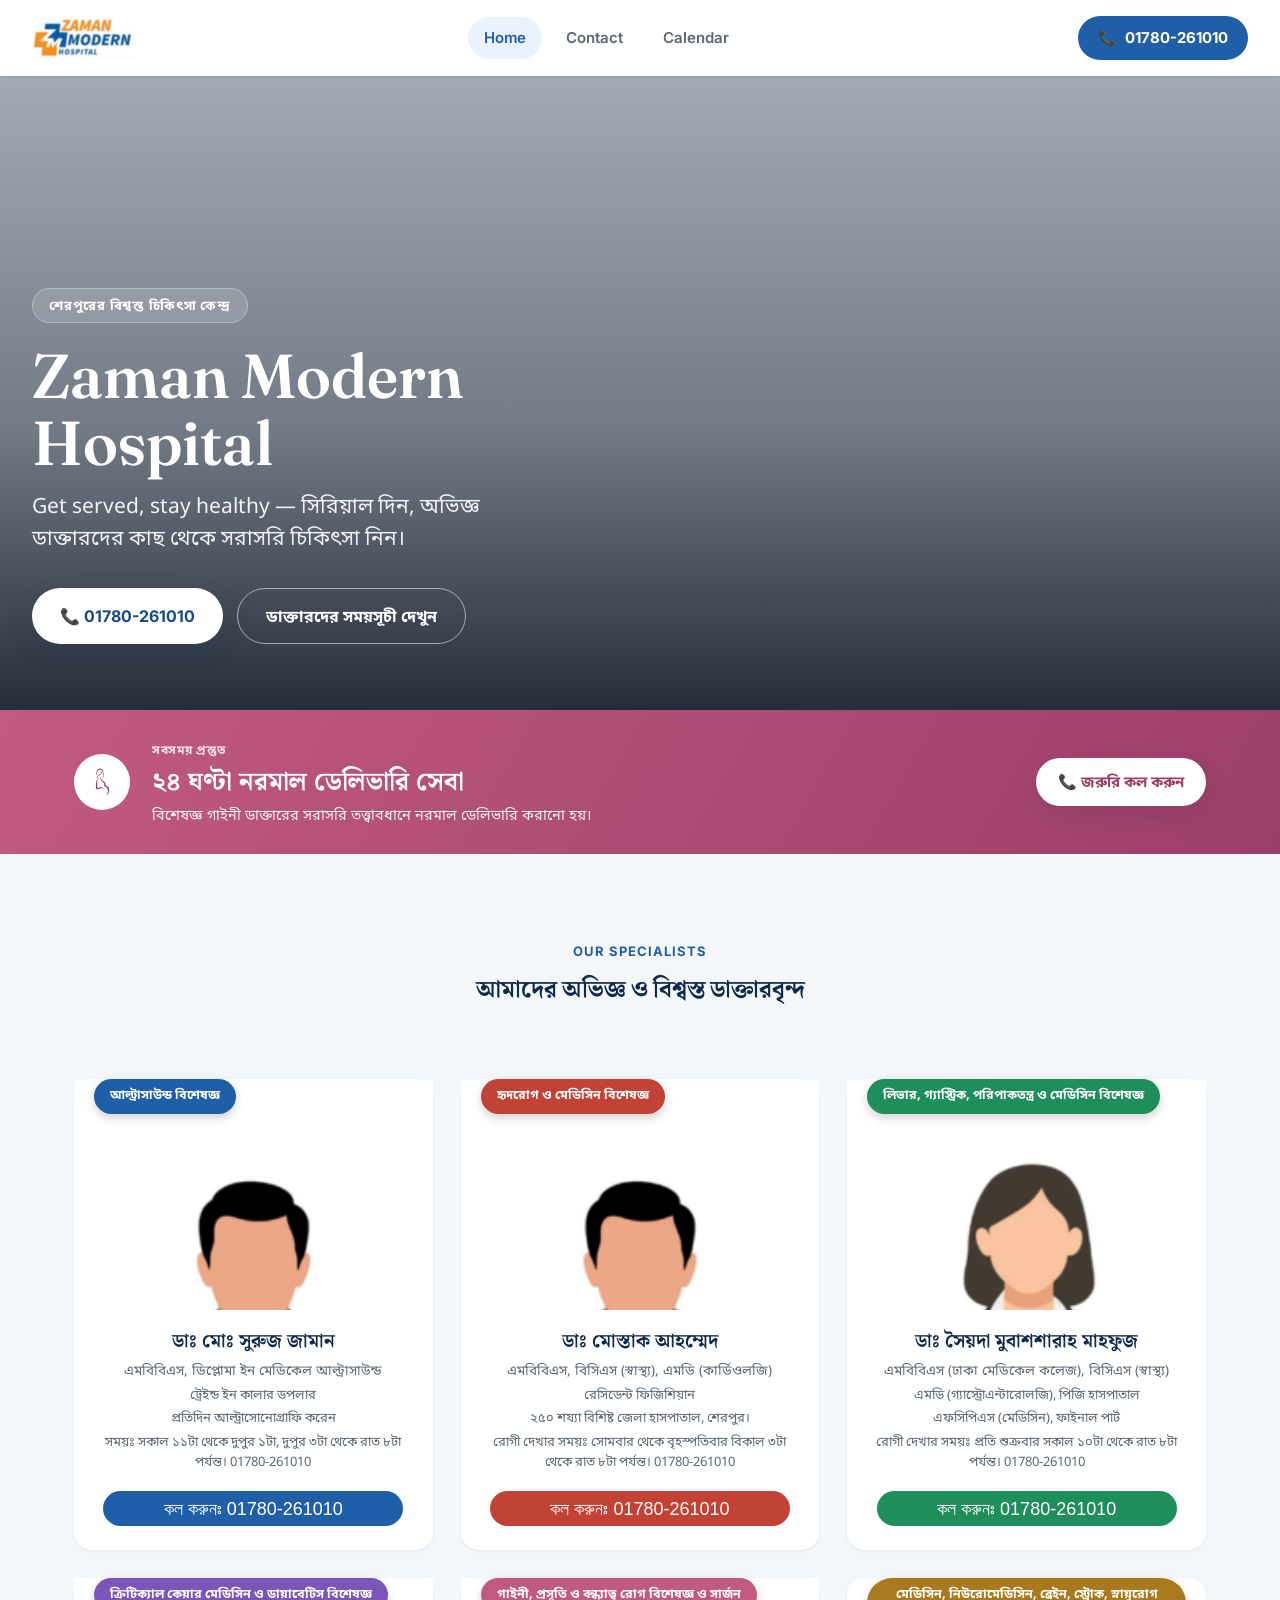
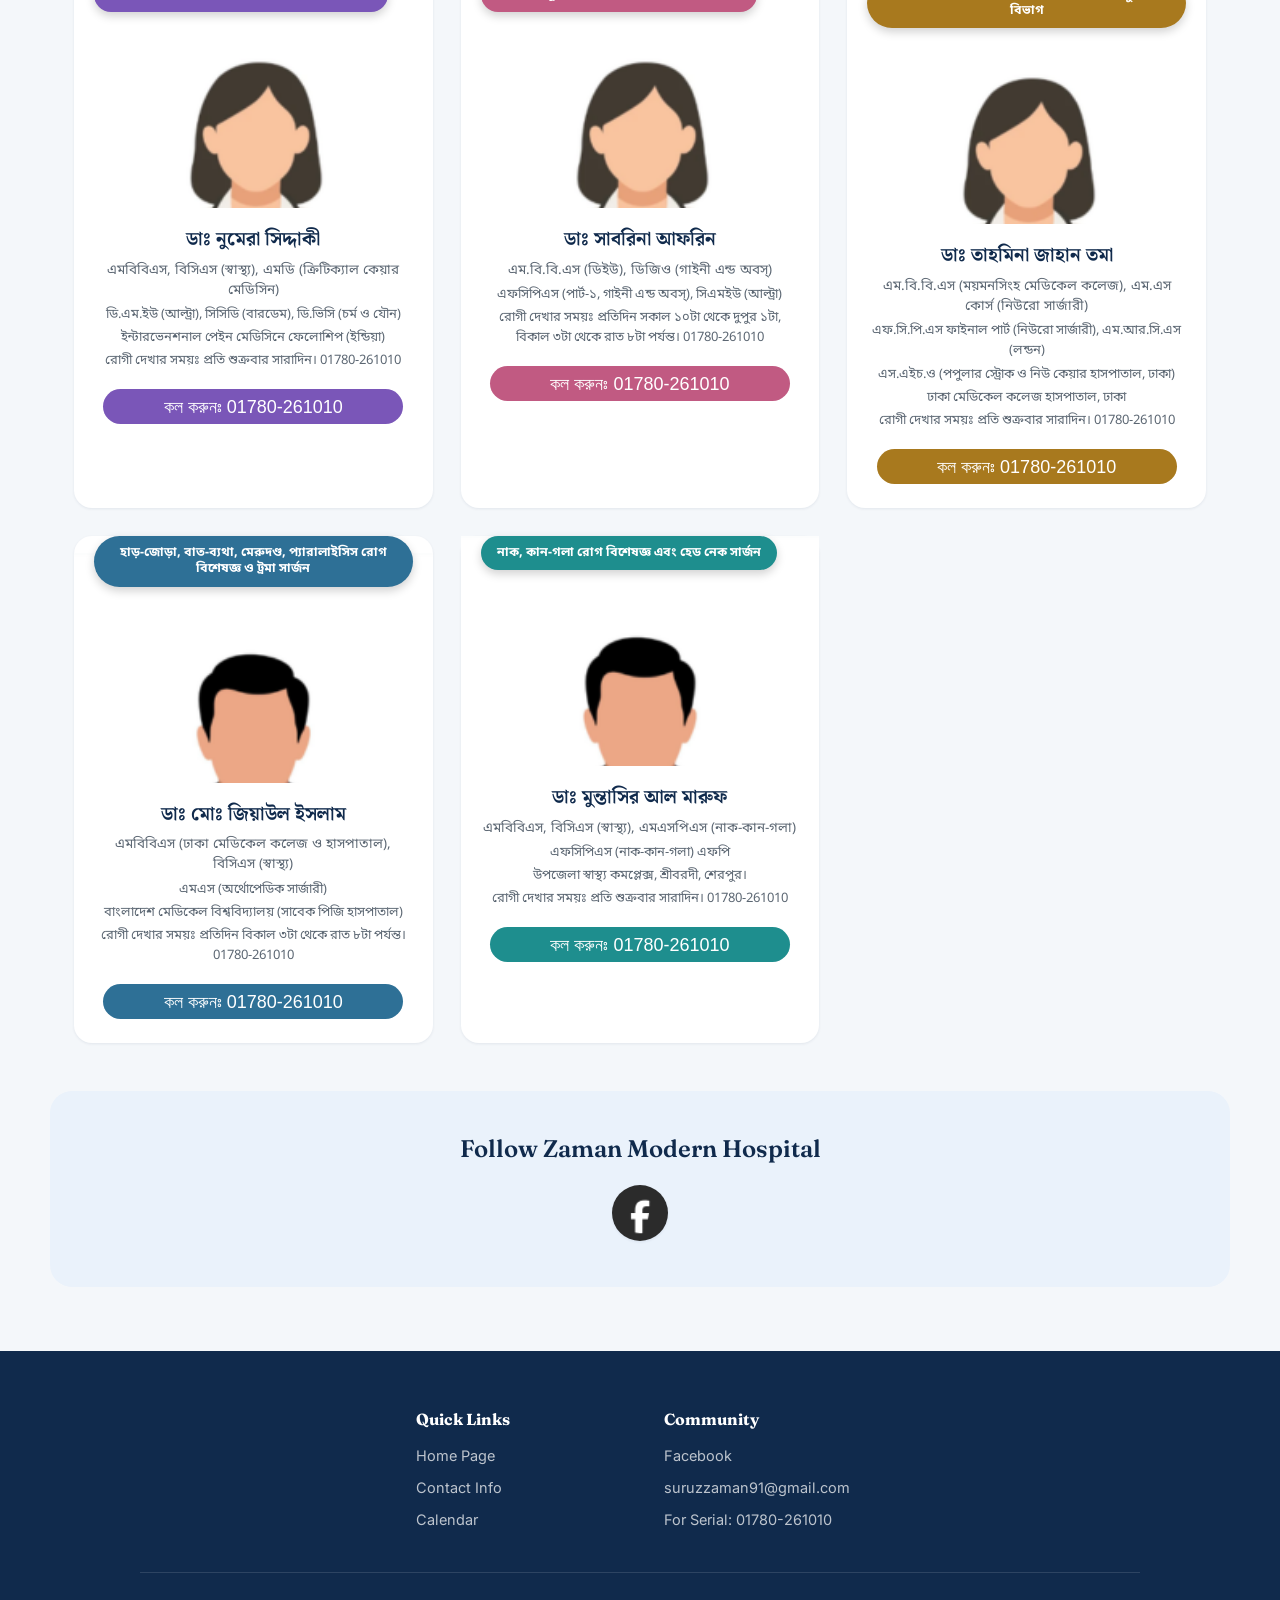
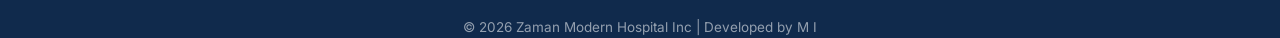
==== commit fd450190: "Add files via upload" ====
--- a/index.html
+++ b/index.html
@@ -84,6 +84,7 @@
                     <p class="rank1">ট্রেইন্ড ইন কালার ডপলার</p>
                     <p class="rank1">প্রতিদিন আল্ট্রাসোনোগ্রাফি করেন</p>
                     <p class="rank1">সময়ঃ সকাল ১১টা থেকে দুপুর ১টা, দুপুর ৩টা থেকে রাত ৮টা পর্যন্ত। 01780-261010</p>
+                    <a class="button-number" href="tel:01780261010">কল করুনঃ 01780-261010</a>
                 </div>
             </div>
 
@@ -96,6 +97,7 @@
                     <p class="rank1">রেসিডেন্ট ফিজিশিয়ান</p>
                     <p class="rank1">২৫০ শয্যা বিশিষ্ট জেলা হাসপাতাল, শেরপুর।</p>
                     <p class="rank1">রোগী দেখার সময়ঃ সোমবার থেকে বৃহস্পতিবার বিকাল ৩টা থেকে রাত ৮টা পর্যন্ত। 01780-261010</p>
+                    <a class="button-number1" href="tel:01780261010">কল করুনঃ 01780-261010</a>
                 </div>
             </div>
 
@@ -108,6 +110,7 @@
                     <p class="rank1">এমডি (গ্যাস্ট্রোএন্টারোলজি), পিজি হাসপাতাল</p>
                     <p class="rank1">এফসিপিএস (মেডিসিন), ফাইনাল পার্ট</p>
                     <p class="rank1">রোগী দেখার সময়ঃ প্রতি শুক্রবার সকাল ১০টা থেকে রাত ৮টা পর্যন্ত। 01780-261010</p>
+                    <a class="button-number2" href="tel:01780261010">কল করুনঃ 01780-261010</a>
                 </div>
             </div>
 
@@ -120,6 +123,7 @@
                     <p class="rank1">ডি.এম.ইউ (আল্ট্রা), সিসিডি (বারডেম), ডি.ভিসি (চর্ম ও যৌন)</p>
                     <p class="rank1">ইন্টারভেনশনাল পেইন মেডিসিনে ফেলোশিপ (ইন্ডিয়া)</p>
                     <p class="rank1">রোগী দেখার সময়ঃ প্রতি শুক্রবার সারাদিন। 01780-261010</p>
+                    <a class="button-number3" href="tel:01780261010">কল করুনঃ 01780-261010</a>
                 </div>
             </div>
 
@@ -131,6 +135,7 @@
                     <p class="rank">এম.বি.বি.এস (ডিইউ), ডিজিও (গাইনী এন্ড অবস্)</p>
                     <p class="rank1">এফসিপিএস (পার্ট-১, গাইনী এন্ড অবস্), সিএমইউ (আল্ট্রা)</p>
                     <p class="rank1">রোগী দেখার সময়ঃ প্রতিদিন সকাল ১০টা থেকে দুপুর ১টা, বিকাল ৩টা থেকে রাত ৮টা পর্যন্ত। 01780-261010</p>
+                    <a class="button-number4" href="tel:01780261010">কল করুনঃ 01780-261010</a>
                 </div>
             </div>
 
@@ -144,6 +149,7 @@
                     <p class="rank1">এস.এইচ.ও (পপুলার স্ট্রোক ও নিউ কেয়ার হাসপাতাল, ঢাকা)</p>
                     <p class="rank1">ঢাকা মেডিকেল কলেজ হাসপাতাল, ঢাকা</p>
                     <p class="rank1">রোগী দেখার সময়ঃ প্রতি শুক্রবার সারাদিন। 01780-261010</p>
+                    <a class="button-number5" href="tel:01780261010">কল করুনঃ 01780-261010</a>
                 </div>
             </div>
 
@@ -156,6 +162,7 @@
                     <p class="rank1">এমএস (অর্থোপেডিক সার্জারী)</p>
                     <p class="rank1">বাংলাদেশ মেডিকেল বিশ্ববিদ্যালয় (সাবেক পিজি হাসপাতাল)</p>
                     <p class="rank1">রোগী দেখার সময়ঃ প্রতিদিন বিকাল ৩টা থেকে রাত ৮টা পর্যন্ত। 01780-261010</p>
+                    <a class="button-number6" href="tel:01780261010">কল করুনঃ 01780-261010</a>
                 </div>
             </div>
 
@@ -168,6 +175,7 @@
                     <p class="rank1">এফসিপিএস (নাক-কান-গলা) এফপি</p>
                     <p class="rank1">উপজেলা স্বাস্থ্য কমপ্লেক্স, শ্রীবরদী, শেরপুর।</p>
                     <p class="rank1">রোগী দেখার সময়ঃ প্রতি শুক্রবার সারাদিন। 01780-261010</p>
+                    <a class="button-number7" href="tel:01780261010">কল করুনঃ 01780-261010</a>
                 </div>
             </div>
 
--- a/index.css
+++ b/index.css
@@ -447,7 +447,6 @@
   padding: 0 0 24px;
   box-shadow: var(--shadow-sm);
   transition: transform 0.25s ease, box-shadow 0.25s ease;
-  overflow: hidden;
   display: flex;
   flex-direction: column;
   align-items: center;
@@ -970,4 +969,42 @@
   border-radius: 100px;
   background-color: white;
   padding: 7px;
+}
+
+.button-number,.button-number1, .button-number2,.button-number3,.button-number4,.button-number5,.button-number6,.button-number7 {
+  border: none;
+  color: white;
+  font-family: arial;
+  border-radius: 18px;
+  padding: 5px;
+  width: 300px;
+  margin-top: 15px;
+  height: 35px;
+  font-size: 18px;
+}
+
+.button-number {
+ background-color: #1F5FA8;
+}
+
+.button-number1 {
+  background-color: #C24236;
+}
+.button-number2 {
+  background-color: #1E8E5A;
+}
+.button-number3 {
+  background-color: #7A56B8;
+}
+.button-number4 {
+  background-color: #C15A82;
+}
+.button-number5 {
+  background-color: #A8791E;
+}
+.button-number6 {
+  background-color: #2E7096;
+}
+.button-number7 {
+  background-color: #1E8E8E;
 }
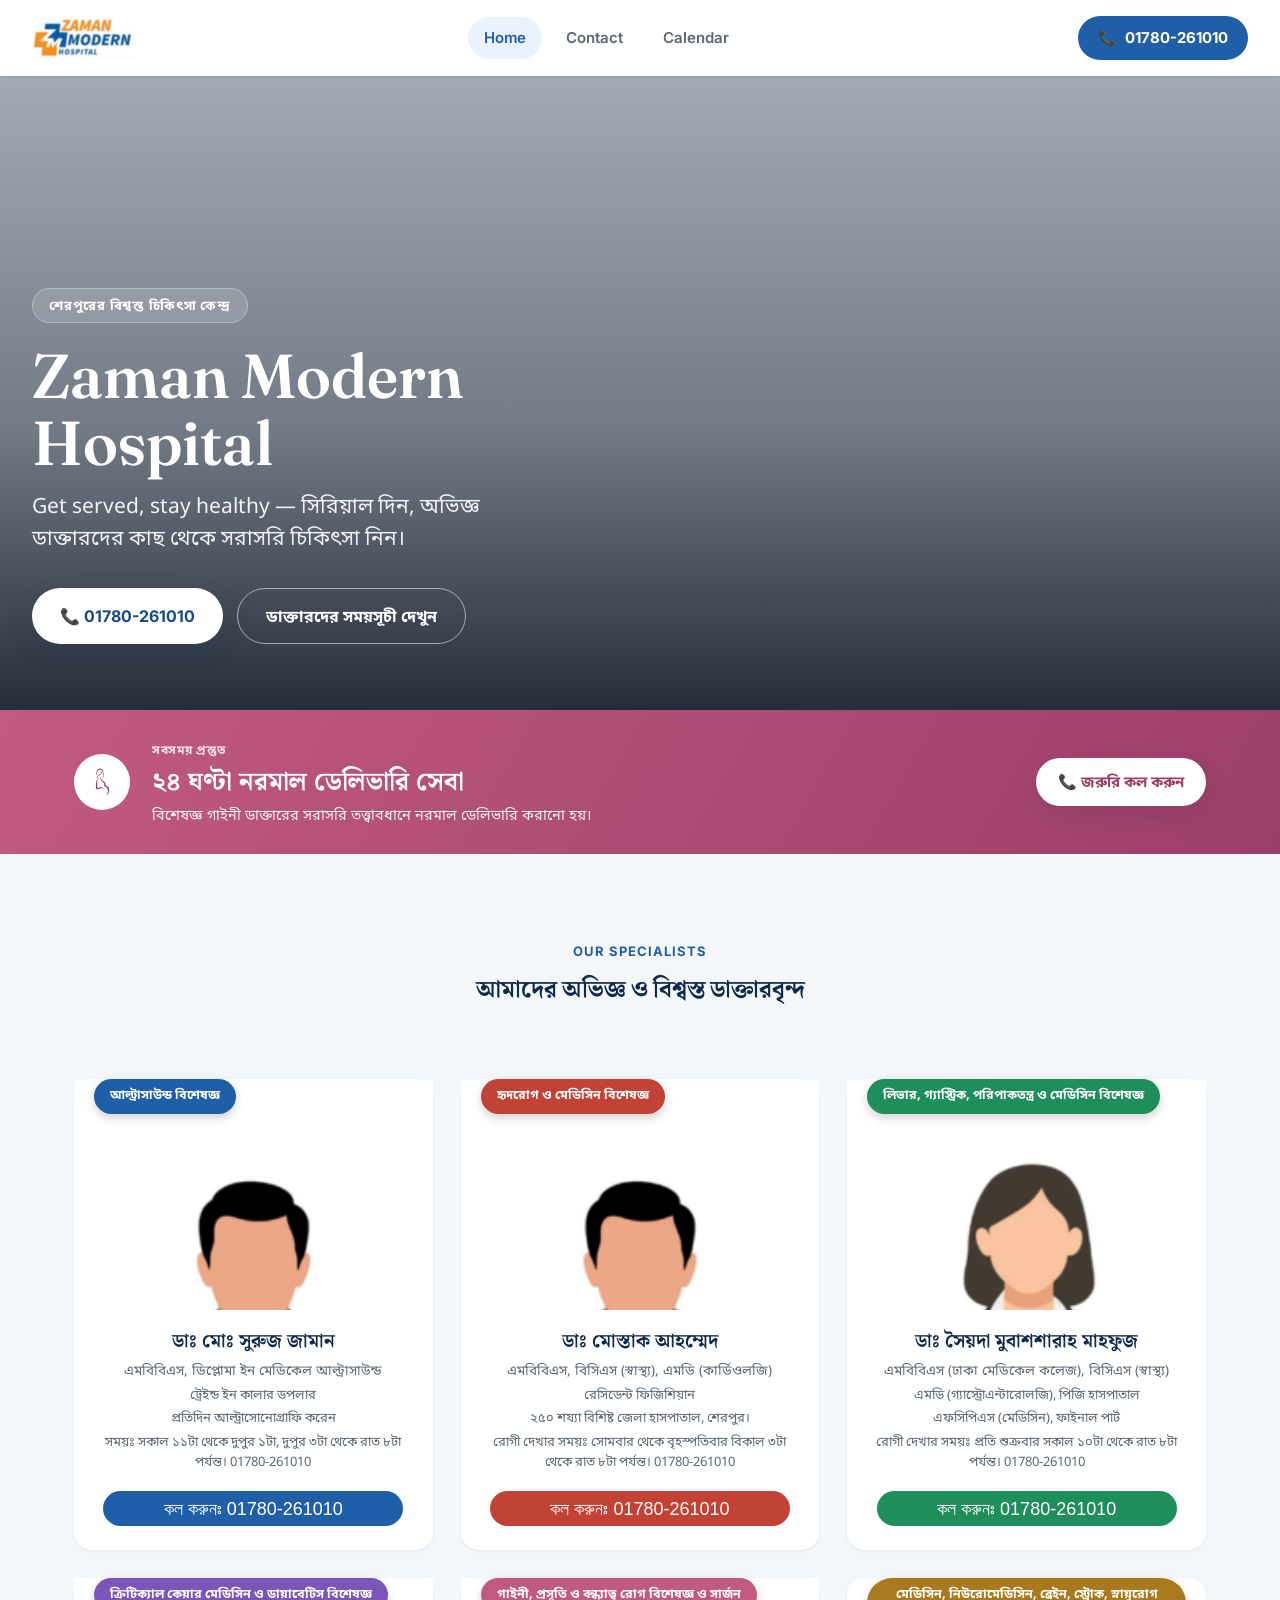
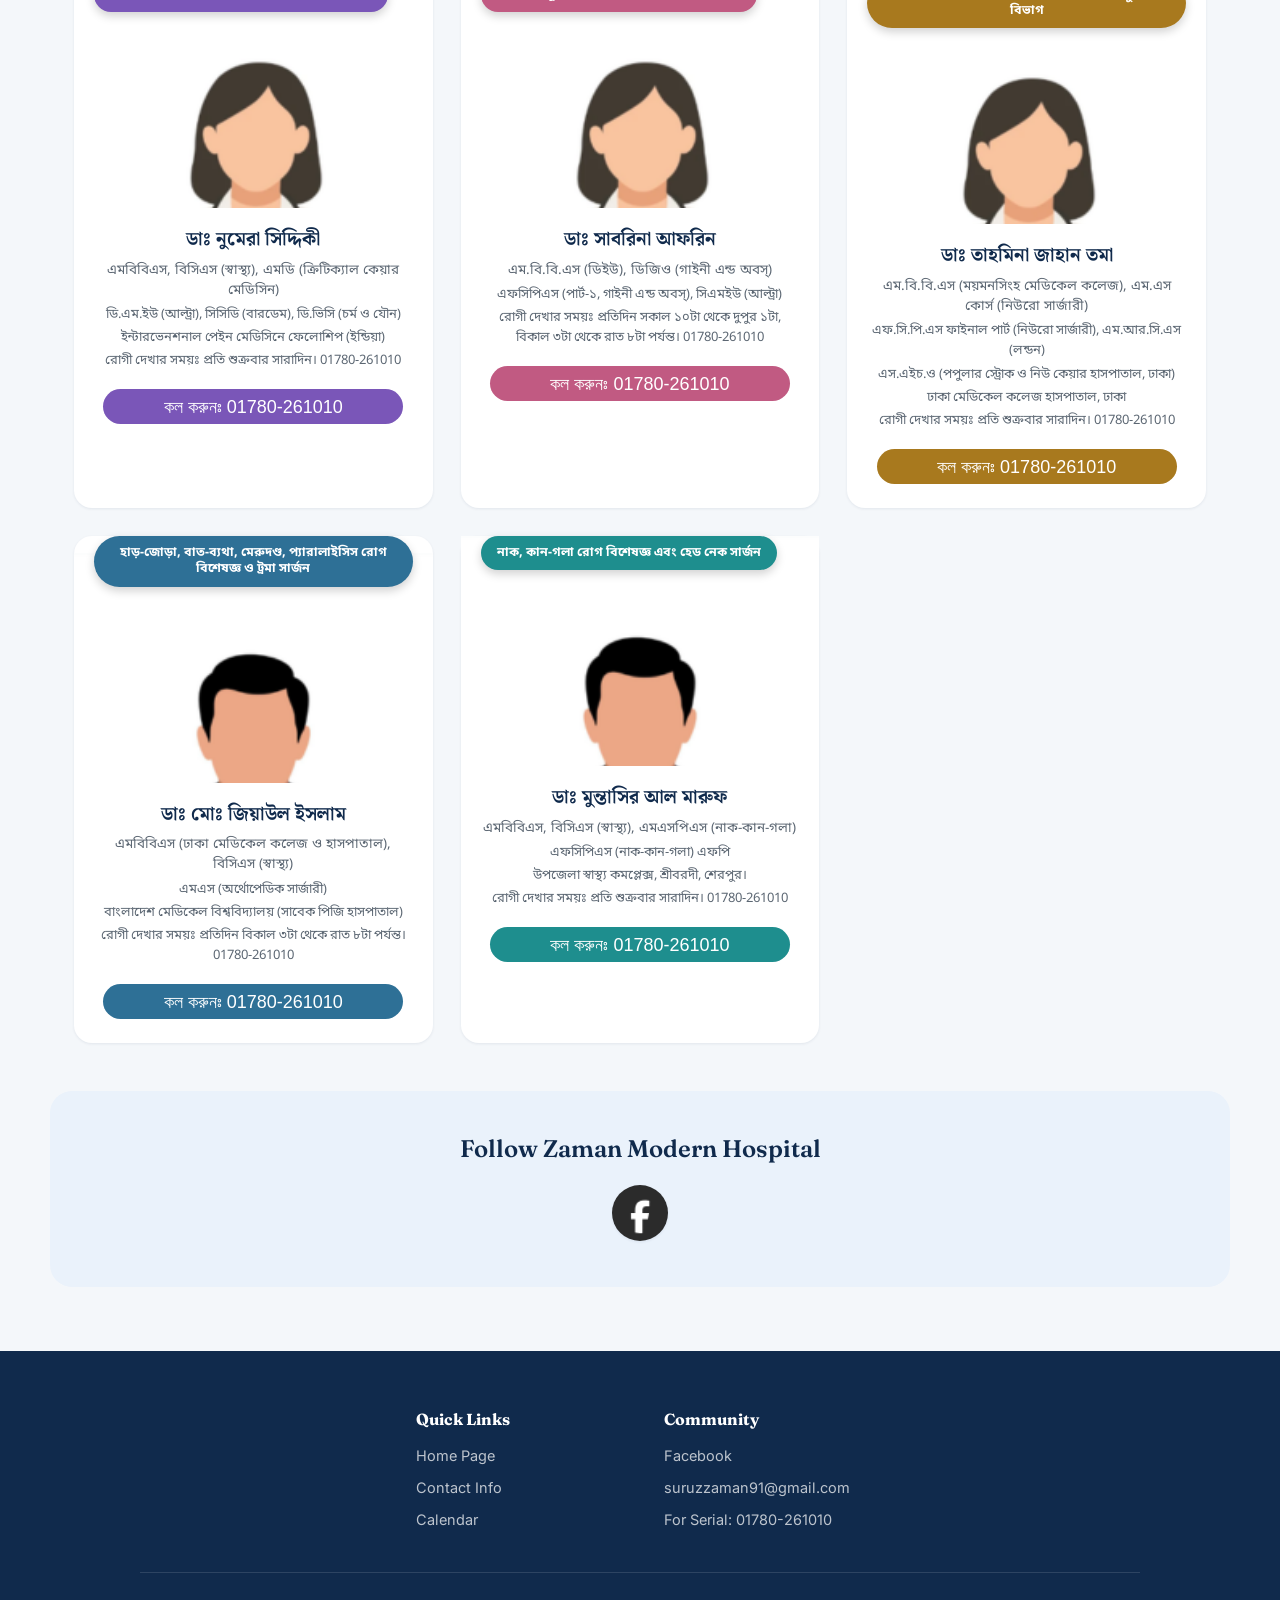
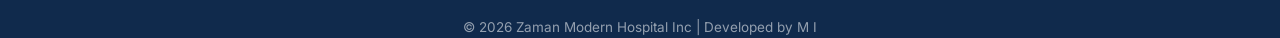
==== commit b39f34e0: "Add files via upload" ====
--- a/index.html
+++ b/index.html
@@ -118,7 +118,7 @@
                 <div class="in-div2">
                     <div class="special-div"><p class="special">ক্রিটিক্যাল কেয়ার মেডিসিন ও ডায়াবেটিস বিশেষজ্ঞ</p></div>
                     <img class="phantom" src="Untitled design (24).png" alt="ডাঃ নুমেরা সিদ্দাকী">
-                    <p class="rank-name">ডাঃ নুমেরা সিদ্দাকী</p>
+                    <p class="rank-name">ডাঃ নুমেরা সিদ্দিকী</p>
                     <p class="rank">এমবিবিএস, বিসিএস (স্বাস্থ্য), এমডি (ক্রিটিক্যাল কেয়ার মেডিসিন)</p>
                     <p class="rank1">ডি.এম.ইউ (আল্ট্রা), সিসিডি (বারডেম), ডি.ভিসি (চর্ম ও যৌন)</p>
                     <p class="rank1">ইন্টারভেনশনাল পেইন মেডিসিনে ফেলোশিপ (ইন্ডিয়া)</p>
